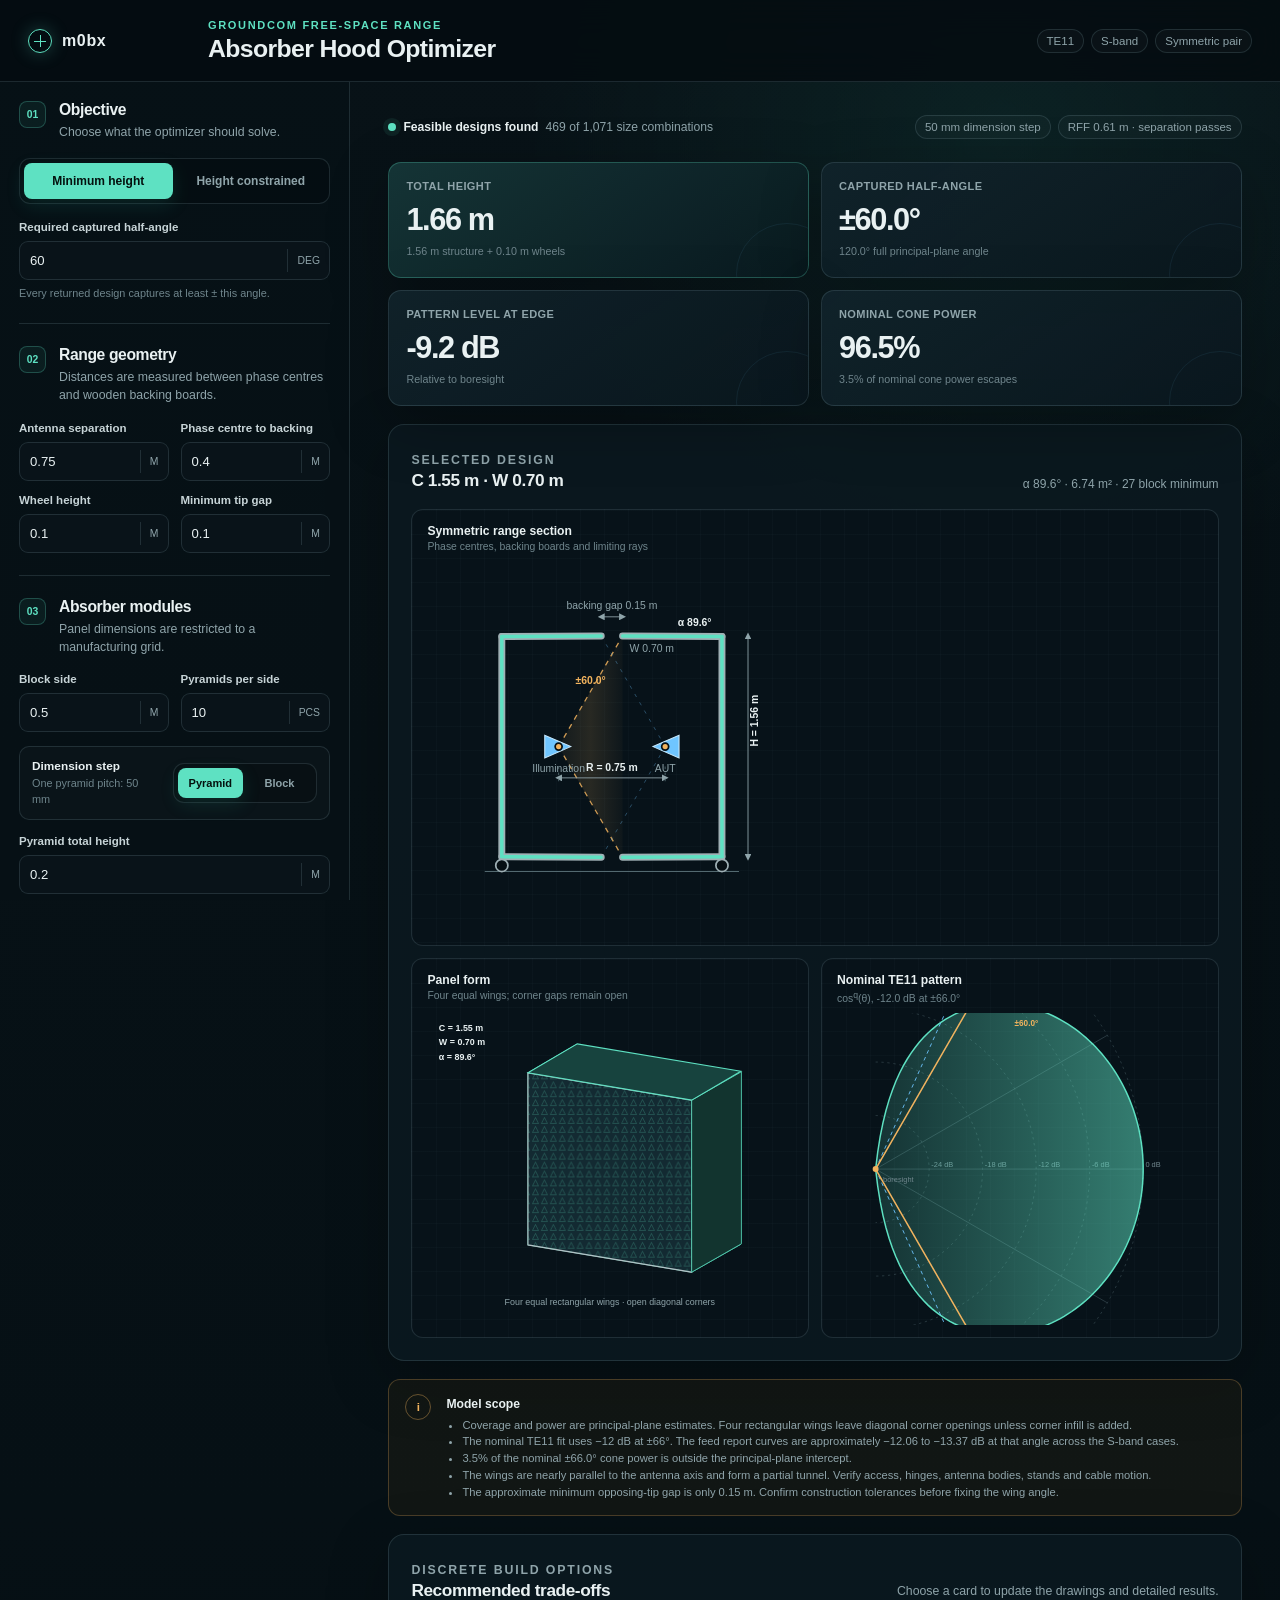
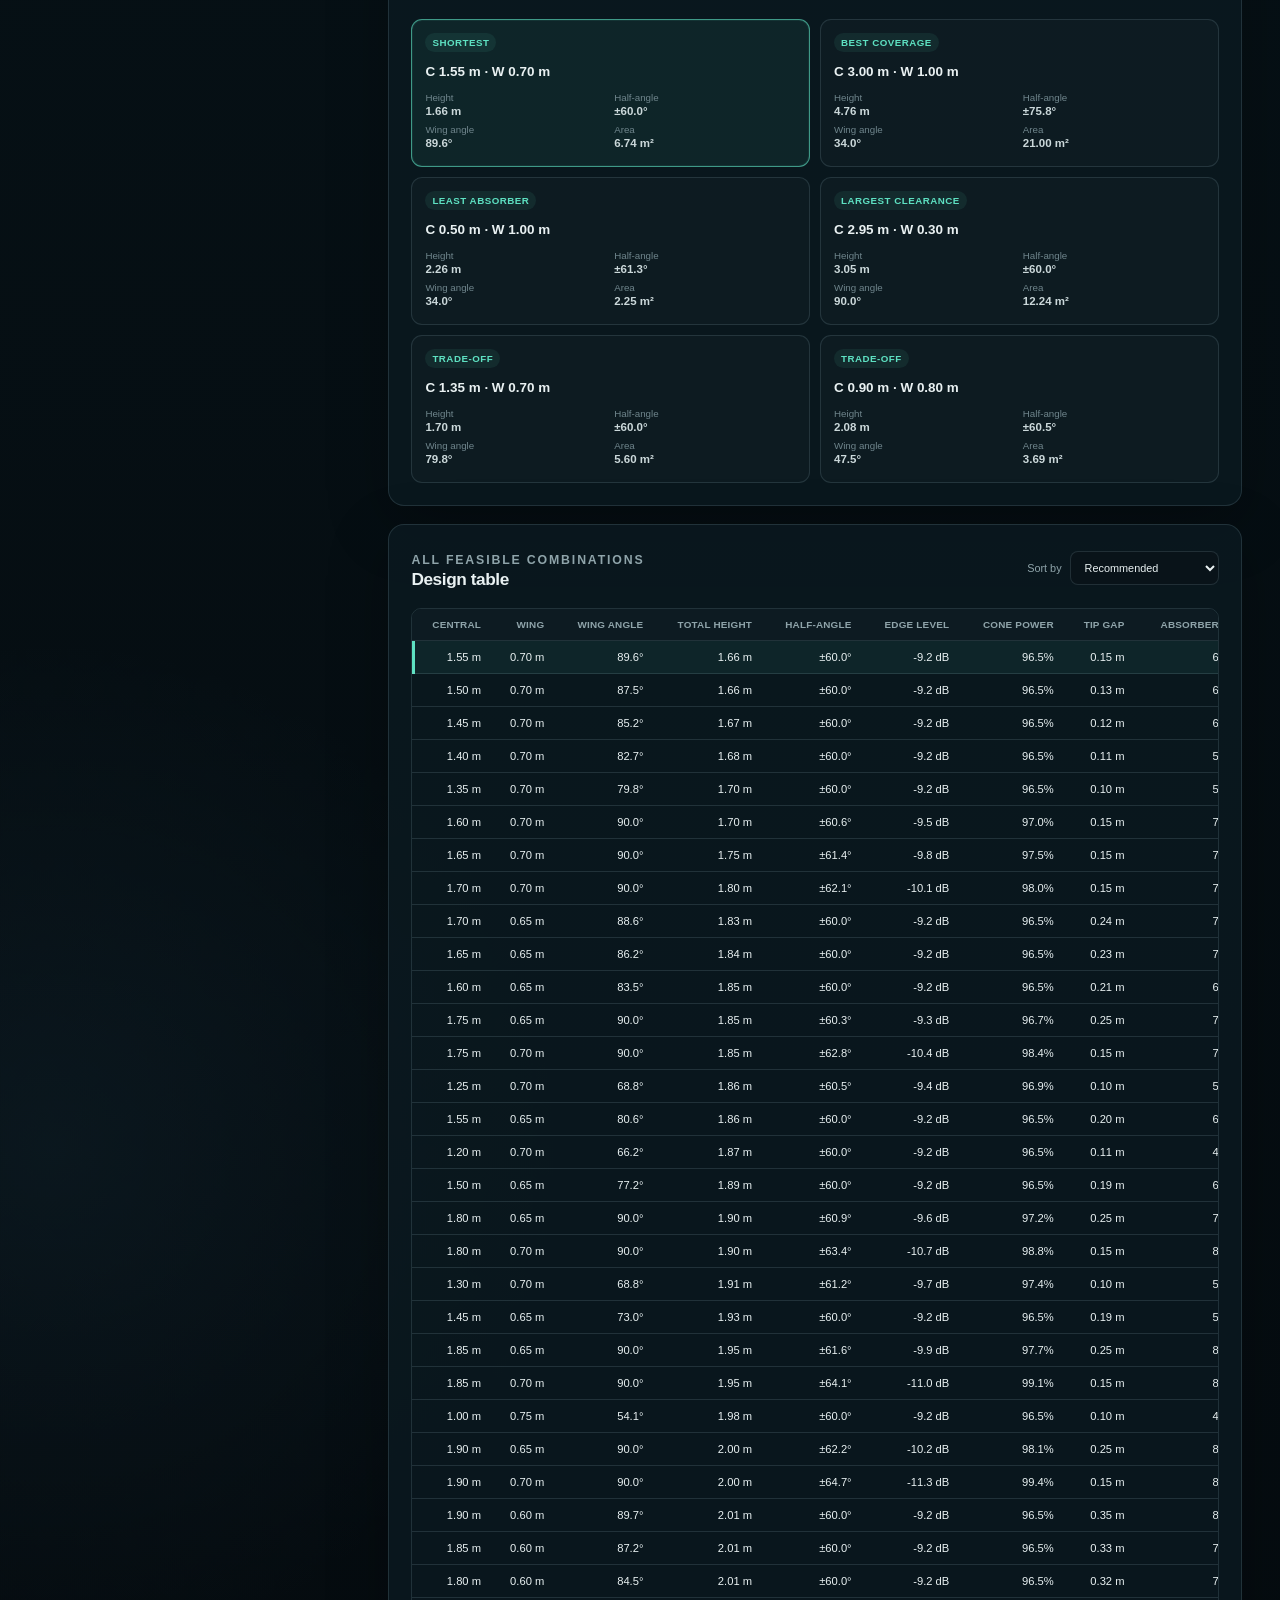
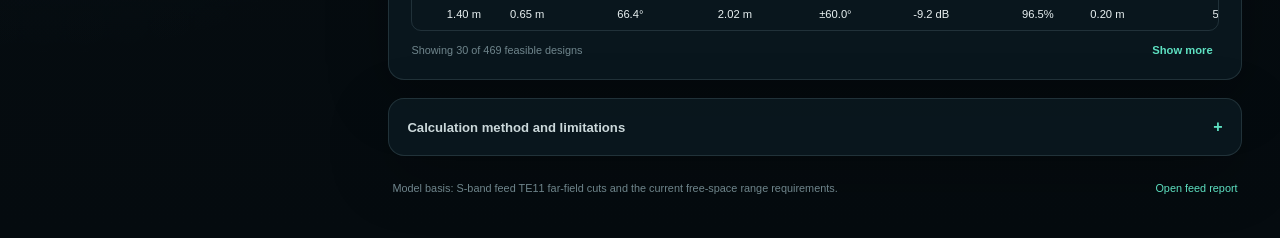
==== absorber/index.html @ 4f8f7942 "Add absorber hood optimizer" ====
<!doctype html>
<html lang="en">
<head>
  <meta charset="utf-8">
  <meta name="viewport" content="width=device-width, initial-scale=1">
  <meta name="description" content="Discrete absorber hood geometry optimizer for an S-band free-space antenna test range.">
  <meta name="color-scheme" content="dark">
  <title>Absorber Hood Optimizer</title>
  <link rel="stylesheet" href="./styles.css">
</head>
<body>
  <div class="page-shell">
    <header class="topbar">
      <a class="brand" href="../" aria-label="Return to m0bx home">
        <span class="brand-mark" aria-hidden="true"></span>
        <span>m0bx</span>
      </a>
      <div class="title-block">
        <p class="eyebrow">Groundcom free-space range</p>
        <h1>Absorber Hood Optimizer</h1>
      </div>
      <div class="model-badges" aria-label="Model assumptions">
        <span>TE11</span>
        <span>S-band</span>
        <span>Symmetric pair</span>
      </div>
    </header>

    <main class="app-layout">
      <aside class="control-panel" aria-label="Calculator inputs">
        <section class="control-section objective-section">
          <div class="section-heading">
            <span class="section-number">01</span>
            <div>
              <h2>Objective</h2>
              <p>Choose what the optimizer should solve.</p>
            </div>
          </div>

          <div class="segmented" role="group" aria-label="Optimization objective">
            <button class="segment is-active" type="button" data-mode="minimum-height" aria-pressed="true">
              Minimum height
            </button>
            <button class="segment" type="button" data-mode="maximum-coverage" aria-pressed="false">
              Height constrained
            </button>
          </div>

          <label class="field mode-minimum-height">
            <span class="field-label">Required captured half-angle</span>
            <span class="input-with-unit">
              <input id="targetHalfAngle" data-setting="targetHalfAngle" type="number" min="1" max="89" step="0.5" value="60">
              <span>deg</span>
            </span>
            <small>Every returned design captures at least ± this angle.</small>
          </label>

          <label class="field mode-maximum-coverage is-hidden">
            <span class="field-label">Maximum total height</span>
            <span class="input-with-unit">
              <input id="maxTotalHeight" data-setting="maxTotalHeight" type="number" min="0.2" max="6" step="0.05" value="2.50">
              <span>m</span>
            </span>
            <small>Includes the wheel height entered below.</small>
          </label>
        </section>

        <section class="control-section">
          <div class="section-heading">
            <span class="section-number">02</span>
            <div>
              <h2>Range geometry</h2>
              <p>Distances are measured between phase centres and wooden backing boards.</p>
            </div>
          </div>

          <div class="field-grid two-columns">
            <label class="field">
              <span class="field-label">Antenna separation</span>
              <span class="input-with-unit">
                <input data-setting="antennaSeparation" type="number" min="0.1" max="2" step="0.05" value="0.75">
                <span>m</span>
              </span>
            </label>
            <label class="field">
              <span class="field-label">Phase centre to backing</span>
              <span class="input-with-unit">
                <input data-setting="panelOffset" type="number" min="0" max="1.5" step="0.05" value="0.40">
                <span>m</span>
              </span>
            </label>
            <label class="field">
              <span class="field-label">Wheel height</span>
              <span class="input-with-unit">
                <input data-setting="wheelHeight" type="number" min="0" max="0.5" step="0.01" value="0.10">
                <span>m</span>
              </span>
            </label>
            <label class="field">
              <span class="field-label">Minimum tip gap</span>
              <span class="input-with-unit">
                <input data-setting="minimumTipGap" type="number" min="0" max="1" step="0.01" value="0.10">
                <span>m</span>
              </span>
            </label>
          </div>
        </section>

        <section class="control-section">
          <div class="section-heading">
            <span class="section-number">03</span>
            <div>
              <h2>Absorber modules</h2>
              <p>Panel dimensions are restricted to a manufacturing grid.</p>
            </div>
          </div>

          <div class="field-grid two-columns">
            <label class="field">
              <span class="field-label">Block side</span>
              <span class="input-with-unit">
                <input data-setting="blockSide" type="number" min="0.1" max="1" step="0.01" value="0.50">
                <span>m</span>
              </span>
            </label>
            <label class="field">
              <span class="field-label">Pyramids per side</span>
              <span class="input-with-unit">
                <input data-setting="pyramidsPerSide" type="number" min="1" max="100" step="1" value="10">
                <span>pcs</span>
              </span>
            </label>
          </div>

          <div class="toggle-row">
            <span>
              <strong>Dimension step</strong>
              <small id="stepDescription">One pyramid pitch: 50 mm</small>
            </span>
            <div class="mini-segmented" role="group" aria-label="Panel dimension step">
              <button class="mini-segment is-active" type="button" data-step-mode="pyramid" aria-pressed="true">Pyramid</button>
              <button class="mini-segment" type="button" data-step-mode="block" aria-pressed="false">Block</button>
            </div>
          </div>

          <label class="field">
            <span class="field-label">Pyramid total height</span>
            <span class="input-with-unit">
              <input data-setting="pyramidHeight" type="number" min="0" max="0.6" step="0.01" value="0.20">
              <span>m</span>
            </span>
            <small>Used for the approximate clearance between opposing absorber tips.</small>
          </label>
        </section>

        <section class="control-section">
          <div class="section-heading">
            <span class="section-number">04</span>
            <div>
              <h2>Panel sizes</h2>
              <p>Search the permitted grid or evaluate one snapped design.</p>
            </div>
          </div>

          <div class="segmented compact" role="group" aria-label="Size selection method">
            <button class="segment is-active" type="button" data-size-mode="optimize" aria-pressed="true">Search sizes</button>
            <button class="segment" type="button" data-size-mode="fixed" aria-pressed="false">Fixed sizes</button>
          </div>

          <div class="size-optimize-fields">
            <div class="field-grid two-columns">
              <label class="field">
                <span class="field-label">Minimum central side</span>
                <span class="input-with-unit">
                  <input data-setting="minCentralSide" type="number" min="0.1" max="5" step="0.05" value="0.50">
                  <span>m</span>
                </span>
              </label>
              <label class="field">
                <span class="field-label">Maximum central side</span>
                <span class="input-with-unit">
                  <input data-setting="maxCentralSide" type="number" min="0.1" max="5" step="0.05" value="3.00">
                  <span>m</span>
                </span>
              </label>
            </div>
            <label class="field">
              <span class="field-label">Maximum wing length</span>
              <span class="input-with-unit">
                <input data-setting="maxWingLength" type="number" min="0" max="2" step="0.05" value="1.00">
                <span>m</span>
              </span>
            </label>
          </div>

          <div class="size-fixed-fields is-hidden">
            <div class="field-grid two-columns">
              <label class="field">
                <span class="field-label">Central side</span>
                <span class="input-with-unit">
                  <input data-setting="fixedCentralSide" type="number" min="0.1" max="5" step="0.05" value="2.00">
                  <span>m</span>
                </span>
              </label>
              <label class="field">
                <span class="field-label">Wing length</span>
                <span class="input-with-unit">
                  <input data-setting="fixedWingLength" type="number" min="0" max="2" step="0.05" value="0.50">
                  <span>m</span>
                </span>
              </label>
            </div>
          </div>

          <div class="field-grid two-columns">
            <label class="field">
              <span class="field-label">Minimum wing angle</span>
              <span class="input-with-unit">
                <input data-setting="minWingAngle" type="number" min="0" max="90" step="1" value="0">
                <span>deg</span>
              </span>
            </label>
            <label class="field">
              <span class="field-label">Maximum wing angle</span>
              <span class="input-with-unit">
                <input data-setting="maxWingAngle" type="number" min="0" max="90" step="1" value="90">
                <span>deg</span>
              </span>
            </label>
          </div>
        </section>

        <details class="advanced-panel">
          <summary>
            <span>RF model</span>
            <span class="summary-hint">Nominal TE11 and far-field check</span>
          </summary>
          <div class="advanced-content">
            <div class="field-grid two-columns">
              <label class="field">
                <span class="field-label">Nominal edge angle</span>
                <span class="input-with-unit">
                  <input data-setting="patternEdgeAngle" type="number" min="1" max="89" step="0.5" value="66">
                  <span>deg</span>
                </span>
              </label>
              <label class="field">
                <span class="field-label">Level at edge angle</span>
                <span class="input-with-unit">
                  <input data-setting="patternEdgeLevelDb" type="number" min="-60" max="-0.1" step="0.1" value="-12">
                  <span>dB</span>
                </span>
              </label>
              <label class="field">
                <span class="field-label">AUT aperture diameter</span>
                <span class="input-with-unit">
                  <input data-setting="apertureDiameter" type="number" min="0.01" max="2" step="0.01" value="0.20">
                  <span>m</span>
                </span>
              </label>
              <label class="field">
                <span class="field-label">Highest frequency</span>
                <span class="input-with-unit">
                  <input data-setting="maxFrequencyGhz" type="number" min="0.1" max="20" step="0.01" value="2.29">
                  <span>GHz</span>
                </span>
              </label>
            </div>
            <p class="model-note">Pattern model: axisymmetric cos<sup>q</sup>(θ), fitted to the entered edge level. The power estimate is an approximation, not measured chamber performance.</p>
          </div>
        </details>

        <button id="resetButton" class="secondary-button" type="button">Reset defaults</button>
      </aside>

      <section class="workspace" aria-label="Optimization results">
        <div class="result-toolbar" aria-live="polite">
          <div>
            <span class="status-dot" id="resultStatusDot"></span>
            <strong id="resultStatus">Calculating</strong>
            <span id="resultCount"></span>
          </div>
          <div class="toolbar-facts">
            <span id="stepFact">50 mm step</span>
            <span id="farFieldFact">Far-field check</span>
          </div>
        </div>

        <section class="metric-grid" aria-label="Selected design summary" aria-live="polite">
          <article class="metric-card primary-metric">
            <span class="metric-label">Total height</span>
            <strong id="metricHeight">—</strong>
            <small id="metricStructureHeight">Including wheels</small>
          </article>
          <article class="metric-card">
            <span class="metric-label">Captured half-angle</span>
            <strong id="metricAngle">—</strong>
            <small id="metricFullAngle">Principal-plane result</small>
          </article>
          <article class="metric-card">
            <span class="metric-label">Pattern level at edge</span>
            <strong id="metricDb">—</strong>
            <small>Relative to boresight</small>
          </article>
          <article class="metric-card">
            <span class="metric-label">Nominal cone power</span>
            <strong id="metricPower">—</strong>
            <small id="metricMissedPower">Within the ±66° cone</small>
          </article>
        </section>

        <section class="visual-card">
          <div class="card-heading">
            <div>
              <p class="eyebrow">Selected design</p>
              <h2 id="selectedDesignTitle">Live geometry</h2>
            </div>
            <div class="selected-dimensions" id="selectedDimensions">—</div>
          </div>

          <div class="visual-grid">
            <figure class="diagram range-diagram">
              <figcaption>
                <strong>Symmetric range section</strong>
                <span>Phase centres, backing boards and limiting rays</span>
              </figcaption>
              <svg id="rangeSvg" viewBox="0 0 900 430" role="img" aria-label="Side view of two mirrored absorber hoods and antenna beam rays"></svg>
            </figure>

            <figure class="diagram panel-diagram">
              <figcaption>
                <strong>Panel form</strong>
                <span>Four equal wings; corner gaps remain open</span>
              </figcaption>
              <svg id="panelSvg" viewBox="0 0 500 420" role="img" aria-label="Isometric view of the square central panel and four equal wings"></svg>
            </figure>

            <figure class="diagram pattern-diagram">
              <figcaption>
                <strong>Nominal TE11 pattern</strong>
                <span>cos<sup>q</sup>(θ), −12 dB at ±66°</span>
              </figcaption>
              <svg id="patternSvg" viewBox="0 0 500 420" role="img" aria-label="Normalized TE11 radiation pattern with captured angle highlighted"></svg>
            </figure>
          </div>
        </section>

        <section id="warningPanel" class="warning-panel" aria-live="polite">
          <div class="warning-icon" aria-hidden="true">i</div>
          <div>
            <strong>Model scope</strong>
            <ul id="warningList"></ul>
          </div>
        </section>

        <section class="recommendation-section">
          <div class="card-heading">
            <div>
              <p class="eyebrow">Discrete build options</p>
              <h2>Recommended trade-offs</h2>
            </div>
            <p>Choose a card to update the drawings and detailed results.</p>
          </div>
          <div id="recommendationGrid" class="recommendation-grid"></div>
        </section>

        <section class="table-card">
          <div class="card-heading table-heading">
            <div>
              <p class="eyebrow">All feasible combinations</p>
              <h2>Design table</h2>
            </div>
            <label class="sort-control">
              <span>Sort by</span>
              <select id="sortSelect">
                <option value="recommended">Recommended</option>
                <option value="shortest">Shortest</option>
                <option value="coverage">Best coverage</option>
                <option value="material">Least absorber</option>
                <option value="clearance">Largest clearance</option>
              </select>
            </label>
          </div>
          <div class="table-wrap">
            <table>
              <thead>
                <tr>
                  <th scope="col">Central</th>
                  <th scope="col">Wing</th>
                  <th scope="col">Wing angle</th>
                  <th scope="col">Total height</th>
                  <th scope="col">Half-angle</th>
                  <th scope="col">Edge level</th>
                  <th scope="col">Cone power</th>
                  <th scope="col">Tip gap</th>
                  <th scope="col">Absorber area</th>
                  <th scope="col">Blocks min.</th>
                </tr>
              </thead>
              <tbody id="designTableBody"></tbody>
            </table>
          </div>
          <div class="table-footer">
            <span id="tableSummary"></span>
            <button id="showMoreButton" class="text-button" type="button">Show more</button>
          </div>
        </section>

        <details class="method-card">
          <summary>Calculation method and limitations</summary>
          <div class="method-content">
            <div>
              <h3>Geometry</h3>
              <p>The central backing is a square with side <em>C</em>. Each wing has surface length <em>W</em>. The wing angle <em>α</em> is measured from the central backing plane. In a principal-plane section, the structure span is <span class="formula">H = C + 2W cos α</span>. Wheel height is then added.</p>
              <p>The captured half-angle is evaluated from the opposite antenna phase centre to the outer edge of the backing: <span class="formula">θ = atan[(C/2 + W cos α)/(R + d − W sin α)]</span>.</p>
            </div>
            <div>
              <h3>RF estimate</h3>
              <p>The normalized TE11 power pattern is approximated as <span class="formula">P(θ) ∝ cos<sup>q</sup> θ</span>. The exponent is fitted so that the entered edge angle has the entered relative level. The displayed cone-power fraction assumes rotational symmetry.</p>
              <p>The far-field indicator uses <span class="formula">R<sub>FF</sub> = 2D²/λ</span>. It is a planning check and does not replace S21 ripple, time-domain gating or movement tests.</p>
            </div>
            <div>
              <h3>Construction limits</h3>
              <p>Four rectangular wings leave diagonal corner openings. The optimizer covers the vertical and horizontal principal planes only. Add corner infill or overlapping absorber pieces if full azimuthal interception is required. Stands, antenna bodies, hinges and cable clearances are not modelled.</p>
              <p>Minimum block count is an area lower bound and assumes offcuts can be reused. Confirm the final cutting layout before ordering material.</p>
            </div>
          </div>
        </details>

        <footer class="source-footer">
          <span>Model basis: S-band feed TE11 far-field cuts and the current free-space range requirements.</span>
          <a href="https://drive.google.com/file/d/1R05xq3QdlGE3IMtQDqU07OA0gIugR6AZ/view" target="_blank" rel="noreferrer">Open feed report</a>
        </footer>
      </section>
    </main>
  </div>

  <noscript>This calculator requires JavaScript to run.</noscript>
  <script type="module" src="./app.js"></script>
</body>
</html>
---- absorber/styles.css ----
:root {
  --bg: #071015;
  --bg-deep: #04090d;
  --panel: #0c171e;
  --panel-2: #101f28;
  --panel-3: #142832;
  --line: rgba(156, 195, 205, 0.16);
  --line-strong: rgba(156, 195, 205, 0.3);
  --text: #e9f1f2;
  --muted: #8fa4aa;
  --muted-2: #6f858c;
  --teal: #5ee1c2;
  --teal-dim: #2aa88d;
  --amber: #f2b35e;
  --red: #ff7c70;
  --blue: #6fc5ff;
  --shadow: 0 18px 60px rgba(0, 0, 0, 0.26);
  --radius: 16px;
  --radius-sm: 10px;
  font-family: Inter, ui-sans-serif, -apple-system, BlinkMacSystemFont, "Segoe UI", sans-serif;
  color: var(--text);
  background: var(--bg);
  font-synthesis: none;
}

* {
  box-sizing: border-box;
}

html {
  min-width: 320px;
  background: var(--bg-deep);
  scroll-behavior: smooth;
}

body {
  margin: 0;
  min-height: 100vh;
  background:
    radial-gradient(circle at 78% 4%, rgba(38, 148, 126, 0.12), transparent 30rem),
    radial-gradient(circle at 4% 80%, rgba(54, 111, 143, 0.1), transparent 32rem),
    linear-gradient(180deg, #081217 0%, #061015 44%, #050b0f 100%);
  color: var(--text);
}

button,
input,
select {
  font: inherit;
}

button,
summary,
select {
  -webkit-tap-highlight-color: transparent;
}

button:focus-visible,
input:focus-visible,
select:focus-visible,
summary:focus-visible,
a:focus-visible {
  outline: 2px solid var(--teal);
  outline-offset: 3px;
}

a {
  color: inherit;
}

.page-shell {
  width: min(1920px, 100%);
  margin: 0 auto;
}

.topbar {
  position: sticky;
  z-index: 20;
  top: 0;
  display: grid;
  grid-template-columns: 180px minmax(0, 1fr) auto;
  align-items: center;
  min-height: 82px;
  padding: 14px 28px;
  border-bottom: 1px solid var(--line);
  background: rgba(5, 13, 17, 0.9);
  backdrop-filter: blur(18px);
}

.brand {
  display: inline-flex;
  gap: 10px;
  align-items: center;
  width: fit-content;
  color: var(--text);
  font-weight: 720;
  letter-spacing: 0.04em;
  text-decoration: none;
}

.brand-mark {
  position: relative;
  display: block;
  width: 24px;
  height: 24px;
  border: 1px solid var(--teal);
  border-radius: 50%;
  box-shadow: 0 0 18px rgba(94, 225, 194, 0.25);
}

.brand-mark::before,
.brand-mark::after {
  position: absolute;
  content: "";
  background: var(--teal);
}

.brand-mark::before {
  top: 5px;
  bottom: 5px;
  left: 50%;
  width: 1px;
}

.brand-mark::after {
  top: 50%;
  right: 5px;
  left: 5px;
  height: 1px;
}

.title-block {
  min-width: 0;
}

.title-block h1,
.card-heading h2,
.section-heading h2,
.method-content h3 {
  margin: 0;
  font-weight: 640;
  letter-spacing: -0.025em;
}

.title-block h1 {
  overflow: hidden;
  font-size: clamp(1.15rem, 2vw, 1.55rem);
  text-overflow: ellipsis;
  white-space: nowrap;
}

.eyebrow {
  margin: 0 0 4px;
  color: var(--teal);
  font-size: 0.69rem;
  font-weight: 760;
  letter-spacing: 0.15em;
  text-transform: uppercase;
}

.model-badges {
  display: flex;
  flex-wrap: wrap;
  gap: 7px;
  justify-content: flex-end;
}

.model-badges span,
.toolbar-facts span {
  padding: 5px 9px;
  border: 1px solid var(--line);
  border-radius: 999px;
  color: var(--muted);
  background: rgba(255, 255, 255, 0.025);
  font-size: 0.72rem;
  white-space: nowrap;
}

.app-layout {
  display: grid;
  grid-template-columns: 390px minmax(0, 1fr);
  align-items: start;
}

.control-panel {
  position: sticky;
  top: 82px;
  overflow-y: auto;
  height: calc(100vh - 82px);
  padding: 22px;
  border-right: 1px solid var(--line);
  background: rgba(7, 17, 22, 0.78);
  scrollbar-color: var(--line-strong) transparent;
}

.control-section {
  padding: 0 0 22px;
  margin: 0 0 22px;
  border-bottom: 1px solid var(--line);
}

.section-heading {
  display: grid;
  grid-template-columns: 30px 1fr;
  gap: 10px;
  margin-bottom: 16px;
}

.section-heading h2 {
  font-size: 0.98rem;
}

.section-heading p,
.card-heading p {
  margin: 5px 0 0;
  color: var(--muted);
  font-size: 0.77rem;
  line-height: 1.45;
}

.section-number {
  display: grid;
  place-items: center;
  align-self: start;
  width: 27px;
  height: 27px;
  border: 1px solid rgba(94, 225, 194, 0.26);
  border-radius: 8px;
  color: var(--teal);
  background: rgba(94, 225, 194, 0.06);
  font-size: 0.65rem;
  font-weight: 720;
}

.segmented,
.mini-segmented {
  display: grid;
  grid-template-columns: repeat(2, 1fr);
  gap: 4px;
  padding: 4px;
  border: 1px solid var(--line);
  border-radius: 11px;
  background: rgba(0, 0, 0, 0.18);
}

.segmented {
  margin-bottom: 16px;
}

.segmented.compact {
  margin-bottom: 14px;
}

.segment,
.mini-segment {
  min-height: 36px;
  padding: 7px 9px;
  border: 0;
  border-radius: 8px;
  color: var(--muted);
  background: transparent;
  font-size: 0.75rem;
  font-weight: 680;
  cursor: pointer;
  transition: background 150ms ease, color 150ms ease, box-shadow 150ms ease;
}

.segment:hover,
.mini-segment:hover {
  color: var(--text);
}

.segment.is-active,
.mini-segment.is-active {
  color: #04110e;
  background: var(--teal);
  box-shadow: 0 6px 18px rgba(35, 151, 126, 0.18);
}

.mini-segmented {
  width: 145px;
}

.mini-segment {
  min-height: 30px;
  font-size: 0.69rem;
}

.field-grid {
  display: grid;
  gap: 12px;
}

.field-grid.two-columns {
  grid-template-columns: repeat(2, minmax(0, 1fr));
}

.field {
  display: grid;
  gap: 6px;
  margin-top: 12px;
}

.field-grid .field {
  margin-top: 0;
}

.field-label {
  color: #c7d4d7;
  font-size: 0.72rem;
  font-weight: 620;
  line-height: 1.3;
}

.field small,
.toggle-row small,
.model-note {
  color: var(--muted-2);
  font-size: 0.68rem;
  line-height: 1.4;
}

.input-with-unit {
  display: grid;
  grid-template-columns: minmax(0, 1fr) auto;
  align-items: center;
  overflow: hidden;
  min-height: 39px;
  border: 1px solid var(--line);
  border-radius: 9px;
  background: #091319;
  transition: border-color 150ms ease, box-shadow 150ms ease;
}

.input-with-unit:focus-within {
  border-color: rgba(94, 225, 194, 0.7);
  box-shadow: 0 0 0 3px rgba(94, 225, 194, 0.08);
}

.input-with-unit input {
  width: 100%;
  min-width: 0;
  height: 37px;
  padding: 0 7px 0 10px;
  border: 0;
  outline: 0;
  color: var(--text);
  background: transparent;
  font-size: 0.82rem;
  font-variant-numeric: tabular-nums;
}

.input-with-unit > span {
  padding: 0 9px;
  border-left: 1px solid var(--line);
  color: var(--muted);
  font-size: 0.65rem;
  line-height: 23px;
  text-transform: uppercase;
}

.toggle-row {
  display: flex;
  gap: 14px;
  align-items: center;
  justify-content: space-between;
  padding: 12px;
  margin: 14px 0;
  border: 1px solid var(--line);
  border-radius: 10px;
  background: rgba(255, 255, 255, 0.018);
}

.toggle-row > span {
  display: grid;
  gap: 3px;
}

.toggle-row strong {
  font-size: 0.74rem;
  font-weight: 640;
}

.advanced-panel,
.method-card {
  border: 1px solid var(--line);
  border-radius: var(--radius-sm);
  background: rgba(255, 255, 255, 0.018);
}

.advanced-panel {
  margin-bottom: 14px;
}

.advanced-panel summary,
.method-card summary {
  display: flex;
  align-items: center;
  justify-content: space-between;
  min-height: 48px;
  padding: 0 14px;
  color: #cbd8da;
  font-size: 0.78rem;
  font-weight: 650;
  cursor: pointer;
  list-style: none;
}

.advanced-panel summary::-webkit-details-marker,
.method-card summary::-webkit-details-marker {
  display: none;
}

.advanced-panel summary::after,
.method-card summary::after {
  content: "+";
  color: var(--teal);
  font-size: 1rem;
}

.advanced-panel[open] summary::after,
.method-card[open] summary::after {
  content: "−";
}

.summary-hint {
  margin-right: auto;
  margin-left: 10px;
  color: var(--muted-2);
  font-size: 0.64rem;
  font-weight: 500;
}

.advanced-content {
  padding: 0 14px 14px;
  border-top: 1px solid var(--line);
}

.model-note {
  margin: 12px 0 0;
}

.secondary-button,
.text-button {
  border: 0;
  color: var(--muted);
  background: transparent;
  cursor: pointer;
}

.secondary-button {
  width: 100%;
  min-height: 40px;
  border: 1px solid var(--line);
  border-radius: 9px;
  font-size: 0.75rem;
  font-weight: 630;
}

.secondary-button:hover,
.text-button:hover {
  color: var(--text);
  border-color: var(--line-strong);
}

.workspace {
  min-width: 0;
  padding: 26px clamp(18px, 3vw, 44px) 44px;
}

.result-toolbar {
  display: flex;
  gap: 18px;
  align-items: center;
  justify-content: space-between;
  min-height: 38px;
  margin-bottom: 16px;
  color: var(--muted);
  font-size: 0.76rem;
}

.result-toolbar > div:first-child {
  display: flex;
  gap: 7px;
  align-items: center;
}

.result-toolbar strong {
  color: var(--text);
  font-weight: 660;
}

.status-dot {
  width: 8px;
  height: 8px;
  border-radius: 50%;
  background: var(--amber);
  box-shadow: 0 0 0 5px rgba(242, 179, 94, 0.08);
}

.status-dot.is-good {
  background: var(--teal);
  box-shadow: 0 0 0 5px rgba(94, 225, 194, 0.08);
}

.status-dot.is-error {
  background: var(--red);
  box-shadow: 0 0 0 5px rgba(255, 124, 112, 0.08);
}

.toolbar-facts {
  display: flex;
  gap: 7px;
}

.toolbar-facts .is-warning {
  border-color: rgba(242, 179, 94, 0.35);
  color: var(--amber);
}

.metric-grid {
  display: grid;
  grid-template-columns: repeat(4, minmax(0, 1fr));
  gap: 12px;
  margin-bottom: 18px;
}

.metric-card {
  position: relative;
  overflow: hidden;
  min-height: 116px;
  padding: 17px;
  border: 1px solid var(--line);
  border-radius: 13px;
  background: linear-gradient(145deg, rgba(17, 35, 43, 0.92), rgba(10, 23, 30, 0.88));
  box-shadow: var(--shadow);
}

.metric-card::after {
  position: absolute;
  right: -30px;
  bottom: -48px;
  width: 100px;
  height: 100px;
  border: 1px solid rgba(111, 197, 255, 0.08);
  border-radius: 50%;
  content: "";
}

.primary-metric {
  border-color: rgba(94, 225, 194, 0.28);
  background: linear-gradient(145deg, rgba(22, 55, 57, 0.92), rgba(10, 26, 31, 0.92));
}

.metric-label {
  display: block;
  margin-bottom: 10px;
  color: var(--muted);
  font-size: 0.69rem;
  font-weight: 680;
  letter-spacing: 0.035em;
  text-transform: uppercase;
}

.metric-card strong {
  display: block;
  font-size: clamp(1.35rem, 2.4vw, 2rem);
  font-weight: 620;
  letter-spacing: -0.045em;
  font-variant-numeric: tabular-nums;
}

.metric-card small {
  display: block;
  margin-top: 7px;
  color: var(--muted-2);
  font-size: 0.67rem;
}

.visual-card,
.recommendation-section,
.table-card,
.method-card {
  margin-bottom: 18px;
  border: 1px solid var(--line);
  border-radius: var(--radius);
  background: rgba(11, 25, 32, 0.86);
  box-shadow: var(--shadow);
}

.visual-card,
.recommendation-section,
.table-card {
  padding: clamp(16px, 2vw, 22px);
}

.card-heading {
  display: flex;
  gap: 18px;
  align-items: flex-end;
  justify-content: space-between;
  margin-bottom: 18px;
}

.card-heading h2 {
  font-size: 1.08rem;
}

.selected-dimensions {
  color: var(--muted);
  font-size: 0.75rem;
  font-variant-numeric: tabular-nums;
  text-align: right;
}

.visual-grid {
  display: grid;
  grid-template-columns: minmax(420px, 1.45fr) minmax(250px, 0.78fr);
  gap: 12px;
}

.diagram {
  overflow: hidden;
  min-width: 0;
  padding: 12px;
  margin: 0;
  border: 1px solid var(--line);
  border-radius: 12px;
  background:
    linear-gradient(rgba(104, 151, 163, 0.035) 1px, transparent 1px),
    linear-gradient(90deg, rgba(104, 151, 163, 0.035) 1px, transparent 1px),
    #071219;
  background-size: 24px 24px;
}

.range-diagram {
  grid-row: span 2;
}

.diagram figcaption {
  display: grid;
  gap: 3px;
  padding: 2px 3px 8px;
}

.diagram figcaption strong {
  font-size: 0.76rem;
  font-weight: 650;
}

.diagram figcaption span {
  color: var(--muted-2);
  font-size: 0.65rem;
}

.diagram svg {
  display: block;
  width: 100%;
  height: auto;
  min-height: 210px;
}

.range-diagram svg {
  min-height: 410px;
}

.warning-panel {
  display: grid;
  grid-template-columns: 30px 1fr;
  gap: 11px;
  padding: 14px 16px;
  margin-bottom: 18px;
  border: 1px solid rgba(242, 179, 94, 0.25);
  border-radius: 12px;
  background: rgba(109, 71, 23, 0.11);
}

.warning-panel.is-error {
  border-color: rgba(255, 124, 112, 0.32);
  background: rgba(112, 37, 31, 0.12);
}

.warning-icon {
  display: grid;
  place-items: center;
  width: 26px;
  height: 26px;
  border: 1px solid rgba(242, 179, 94, 0.38);
  border-radius: 50%;
  color: var(--amber);
  font-size: 0.72rem;
  font-weight: 760;
}

.warning-panel strong {
  font-size: 0.76rem;
}

.warning-panel ul {
  padding-left: 16px;
  margin: 5px 0 0;
  color: var(--muted);
  font-size: 0.7rem;
  line-height: 1.5;
}

.recommendation-grid {
  display: grid;
  grid-template-columns: repeat(4, minmax(0, 1fr));
  gap: 10px;
}

.recommendation-card {
  display: grid;
  gap: 9px;
  min-height: 148px;
  padding: 13px;
  border: 1px solid var(--line);
  border-radius: 11px;
  color: var(--text);
  background: rgba(255, 255, 255, 0.018);
  text-align: left;
  cursor: pointer;
  transition: transform 150ms ease, border-color 150ms ease, background 150ms ease;
}

.recommendation-card:hover {
  transform: translateY(-2px);
  border-color: var(--line-strong);
}

.recommendation-card.is-selected {
  border-color: rgba(94, 225, 194, 0.62);
  background: rgba(94, 225, 194, 0.07);
  box-shadow: inset 0 0 0 1px rgba(94, 225, 194, 0.08);
}

.recommendation-label {
  width: fit-content;
  padding: 4px 7px;
  border-radius: 999px;
  color: var(--teal);
  background: rgba(94, 225, 194, 0.08);
  font-size: 0.61rem;
  font-weight: 730;
  letter-spacing: 0.05em;
  text-transform: uppercase;
}

.recommendation-card strong {
  font-size: 0.84rem;
  font-weight: 640;
  font-variant-numeric: tabular-nums;
}

.recommendation-metrics {
  display: grid;
  grid-template-columns: repeat(2, 1fr);
  gap: 7px;
}

.recommendation-metrics span {
  display: grid;
  gap: 2px;
  color: var(--muted-2);
  font-size: 0.61rem;
}

.recommendation-metrics b {
  color: #cbd8da;
  font-size: 0.72rem;
  font-weight: 590;
  font-variant-numeric: tabular-nums;
}

.table-heading {
  align-items: center;
}

.sort-control {
  display: flex;
  gap: 8px;
  align-items: center;
  color: var(--muted);
  font-size: 0.68rem;
}

.sort-control select {
  height: 34px;
  padding: 0 30px 0 10px;
  border: 1px solid var(--line);
  border-radius: 8px;
  color: var(--text);
  background: #091319;
}

.table-wrap {
  overflow: auto;
  border: 1px solid var(--line);
  border-radius: 10px;
  scrollbar-color: var(--line-strong) transparent;
}

table {
  width: 100%;
  min-width: 950px;
  border-collapse: collapse;
  font-size: 0.7rem;
  font-variant-numeric: tabular-nums;
}

th,
td {
  padding: 10px 11px;
  border-bottom: 1px solid var(--line);
  text-align: right;
  white-space: nowrap;
}

th {
  position: sticky;
  z-index: 1;
  top: 0;
  color: var(--muted);
  background: #0d1b22;
  font-size: 0.62rem;
  font-weight: 690;
  letter-spacing: 0.02em;
  text-transform: uppercase;
}

tbody tr {
  cursor: pointer;
  transition: background 120ms ease;
}

tbody tr:hover {
  background: rgba(255, 255, 255, 0.025);
}

tbody tr.is-selected {
  background: rgba(94, 225, 194, 0.07);
  box-shadow: inset 3px 0 var(--teal);
}

tbody tr:last-child td {
  border-bottom: 0;
}

.table-footer {
  display: flex;
  gap: 14px;
  align-items: center;
  justify-content: space-between;
  padding-top: 12px;
  color: var(--muted-2);
  font-size: 0.68rem;
}

.text-button {
  color: var(--teal);
  font-size: 0.7rem;
  font-weight: 650;
}

.empty-state {
  grid-column: 1 / -1;
  padding: 28px;
  border: 1px dashed var(--line-strong);
  border-radius: 11px;
  color: var(--muted);
  font-size: 0.76rem;
  text-align: center;
}

.method-card {
  overflow: hidden;
}

.method-card summary {
  min-height: 56px;
  padding: 0 18px;
  font-size: 0.82rem;
}

.method-content {
  display: grid;
  grid-template-columns: repeat(3, minmax(0, 1fr));
  gap: 20px;
  padding: 18px;
  border-top: 1px solid var(--line);
}

.method-content h3 {
  margin-bottom: 8px;
  font-size: 0.8rem;
}

.method-content p {
  margin: 0 0 9px;
  color: var(--muted);
  font-size: 0.7rem;
  line-height: 1.55;
}

.formula {
  color: #cad9dc;
  font-family: "SFMono-Regular", Consolas, "Liberation Mono", monospace;
  font-size: 0.95em;
}

.source-footer {
  display: flex;
  gap: 18px;
  align-items: center;
  justify-content: space-between;
  padding: 8px 4px 0;
  color: var(--muted-2);
  font-size: 0.68rem;
}

.source-footer a {
  color: var(--teal);
  text-decoration: none;
  white-space: nowrap;
}

.source-footer a:hover {
  text-decoration: underline;
}

.is-hidden {
  display: none !important;
}

noscript {
  position: fixed;
  right: 20px;
  bottom: 20px;
  left: 20px;
  z-index: 50;
  padding: 16px;
  border: 1px solid var(--red);
  border-radius: 10px;
  color: var(--text);
  background: #321311;
  text-align: center;
}

@media (max-width: 1320px) {
  .app-layout {
    grid-template-columns: 350px minmax(0, 1fr);
  }

  .control-panel {
    padding: 19px;
  }

  .metric-grid,
  .recommendation-grid {
    grid-template-columns: repeat(2, minmax(0, 1fr));
  }

  .visual-grid {
    grid-template-columns: 1fr 1fr;
  }

  .range-diagram {
    grid-column: 1 / -1;
    grid-row: auto;
  }

  .range-diagram svg {
    min-height: 330px;
  }
}

@media (max-width: 980px) {
  .topbar {
    grid-template-columns: auto 1fr;
    min-height: 74px;
    padding: 12px 18px;
  }

  .title-block {
    padding-left: 12px;
  }

  .model-badges {
    display: none;
  }

  .app-layout {
    display: block;
  }

  .control-panel {
    position: static;
    overflow: visible;
    width: auto;
    height: auto;
    padding: 20px;
    border-right: 0;
    border-bottom: 1px solid var(--line);
  }

  .control-section {
    display: inline-block;
    width: calc(50% - 12px);
    margin-right: 20px;
    vertical-align: top;
  }

  .control-section:nth-of-type(even) {
    margin-right: 0;
  }

  .advanced-panel,
  .secondary-button {
    width: 100%;
  }

  .workspace {
    padding: 22px 20px 38px;
  }

  .method-content {
    grid-template-columns: 1fr;
  }
}

@media (max-width: 680px) {
  .topbar {
    grid-template-columns: auto 1fr;
  }

  .brand > span:last-child {
    display: none;
  }

  .title-block h1 {
    font-size: 1.05rem;
  }

  .control-section {
    display: block;
    width: 100%;
    margin-right: 0;
  }

  .field-grid.two-columns {
    grid-template-columns: 1fr;
  }

  .metric-grid,
  .recommendation-grid,
  .visual-grid {
    grid-template-columns: 1fr;
  }

  .range-diagram,
  .panel-diagram,
  .pattern-diagram {
    grid-column: auto;
  }

  .metric-card {
    min-height: 104px;
  }

  .result-toolbar,
  .card-heading,
  .source-footer {
    align-items: flex-start;
    flex-direction: column;
  }

  .toolbar-facts {
    flex-wrap: wrap;
  }

  .selected-dimensions {
    text-align: left;
  }

  .sort-control {
    width: 100%;
    justify-content: space-between;
  }

  .sort-control select {
    min-width: 155px;
  }

  .summary-hint {
    display: none;
  }
}

@media (prefers-reduced-motion: reduce) {
  *,
  *::before,
  *::after {
    scroll-behavior: auto !important;
    transition-duration: 0.01ms !important;
  }
}
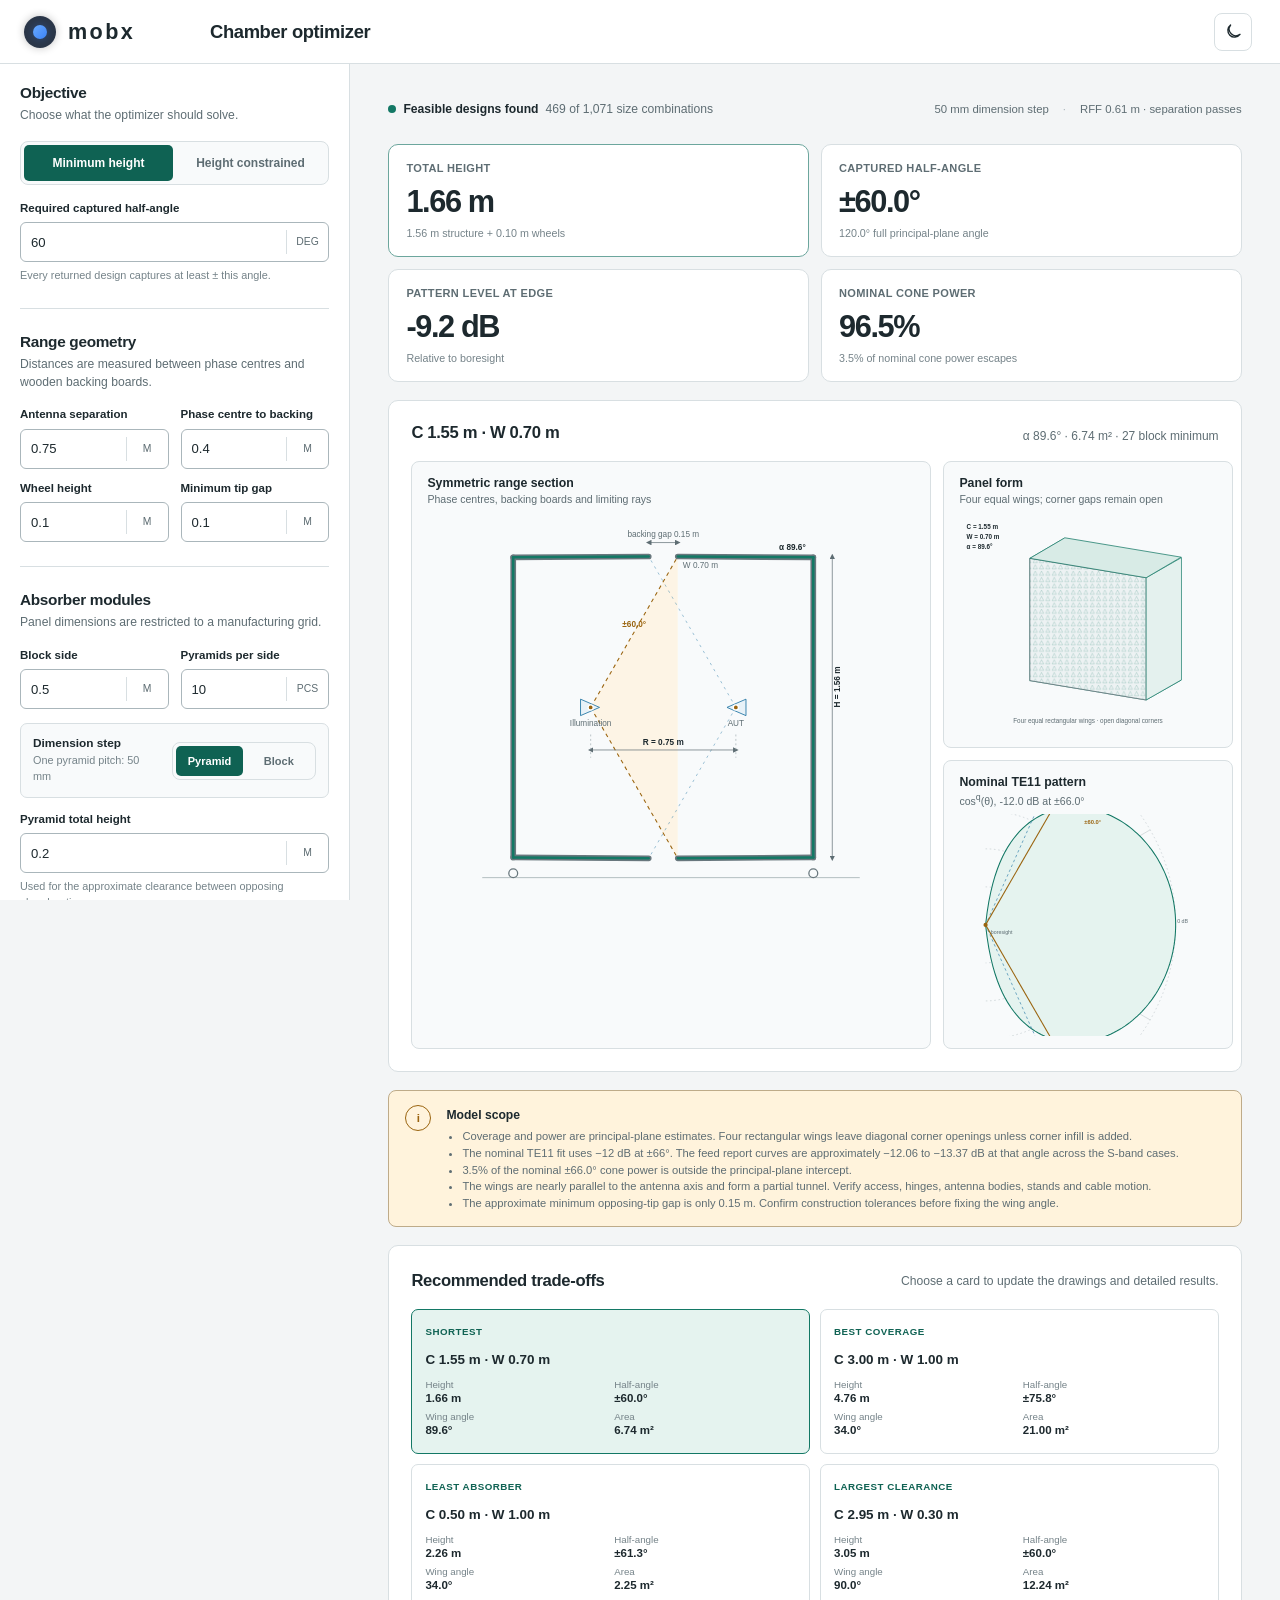
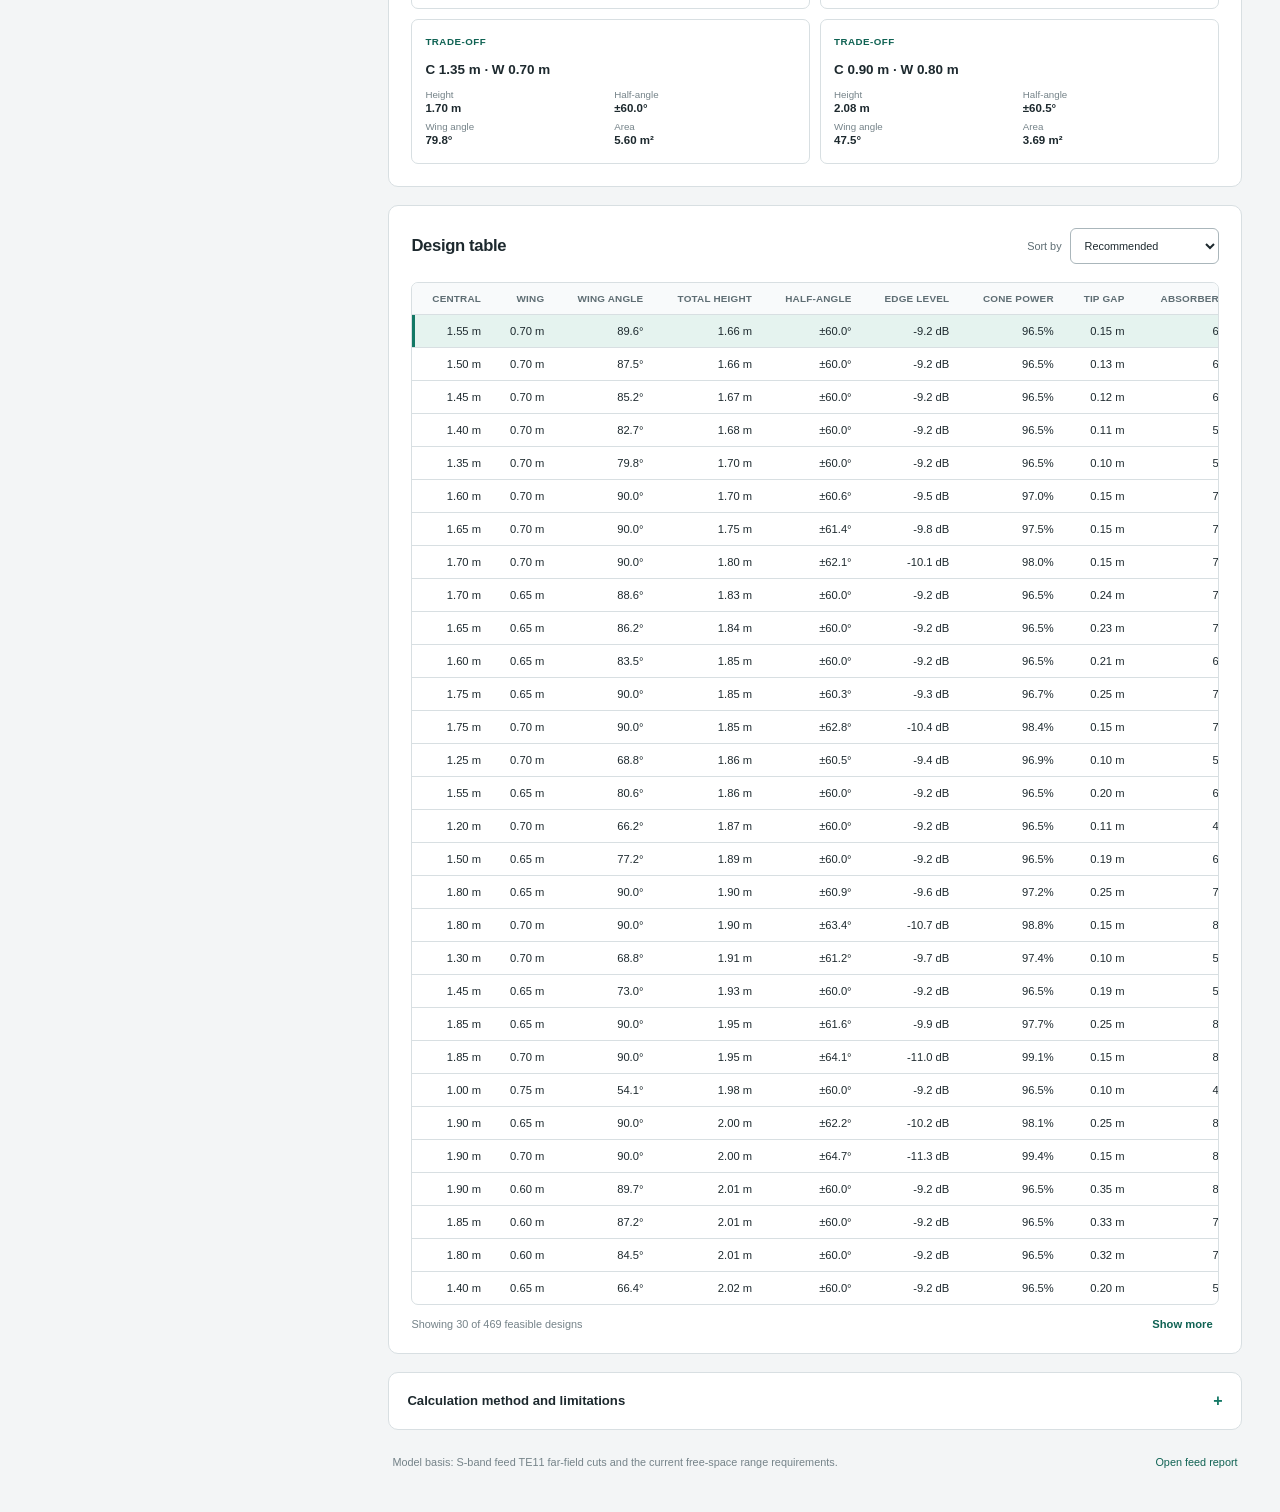
==== commit 13bb2ee0: "Simplify chamber optimizer interface" ====
--- a/absorber/index.html
+++ b/absorber/index.html
@@ -3,34 +3,45 @@
 <head>
   <meta charset="utf-8">
   <meta name="viewport" content="width=device-width, initial-scale=1">
-  <meta name="description" content="Discrete absorber hood geometry optimizer for an S-band free-space antenna test range.">
-  <meta name="color-scheme" content="dark">
-  <title>Absorber Hood Optimizer</title>
-  <link rel="stylesheet" href="./styles.css">
+  <meta name="description" content="Discrete chamber geometry optimizer for a free-space antenna test range.">
+  <meta name="color-scheme" content="light dark">
+  <title>Chamber optimizer</title>
+  <script>
+    try {
+      if (localStorage.getItem("chamber-optimizer-theme") === "dark") {
+        document.documentElement.dataset.theme = "dark";
+      }
+    } catch {}
+  </script>
+  <link rel="stylesheet" href="./styles.css?v=20261012-2">
 </head>
 <body>
   <div class="page-shell">
     <header class="topbar">
       <a class="brand" href="../" aria-label="Return to m0bx home">
-        <span class="brand-mark" aria-hidden="true"></span>
-        <span>m0bx</span>
+        <span class="brandmark-circle" aria-hidden="true">
+          <span class="brandmark-inner"></span>
+        </span>
+        <span class="nav-brand">mobx</span>
       </a>
       <div class="title-block">
-        <p class="eyebrow">Groundcom free-space range</p>
-        <h1>Absorber Hood Optimizer</h1>
+        <h1>Chamber optimizer</h1>
       </div>
-      <div class="model-badges" aria-label="Model assumptions">
-        <span>TE11</span>
-        <span>S-band</span>
-        <span>Symmetric pair</span>
-      </div>
+      <button id="themeToggle" class="theme-toggle" type="button" aria-label="Switch to dark mode" title="Switch to dark mode">
+        <svg class="theme-icon moon-icon" viewBox="0 0 24 24" aria-hidden="true">
+          <path d="M20.2 15.7A8.5 8.5 0 0 1 8.3 3.8 8.5 8.5 0 1 0 20.2 15.7Z"></path>
+        </svg>
+        <svg class="theme-icon sun-icon" viewBox="0 0 24 24" aria-hidden="true">
+          <circle cx="12" cy="12" r="4"></circle>
+          <path d="M12 2v2M12 20v2M4.9 4.9l1.4 1.4M17.7 17.7l1.4 1.4M2 12h2M20 12h2M4.9 19.1l1.4-1.4M17.7 6.3l1.4-1.4"></path>
+        </svg>
+      </button>
     </header>
 
     <main class="app-layout">
       <aside class="control-panel" aria-label="Calculator inputs">
         <section class="control-section objective-section">
           <div class="section-heading">
-            <span class="section-number">01</span>
             <div>
               <h2>Objective</h2>
               <p>Choose what the optimizer should solve.</p>
@@ -67,7 +78,6 @@
 
         <section class="control-section">
           <div class="section-heading">
-            <span class="section-number">02</span>
             <div>
               <h2>Range geometry</h2>
               <p>Distances are measured between phase centres and wooden backing boards.</p>
@@ -108,7 +118,6 @@
 
         <section class="control-section">
           <div class="section-heading">
-            <span class="section-number">03</span>
             <div>
               <h2>Absorber modules</h2>
               <p>Panel dimensions are restricted to a manufacturing grid.</p>
@@ -155,7 +164,6 @@
 
         <section class="control-section">
           <div class="section-heading">
-            <span class="section-number">04</span>
             <div>
               <h2>Panel sizes</h2>
               <p>Search the permitted grid or evaluate one snapped design.</p>
@@ -212,22 +220,7 @@
             </div>
           </div>
 
-          <div class="field-grid two-columns">
-            <label class="field">
-              <span class="field-label">Minimum wing angle</span>
-              <span class="input-with-unit">
-                <input data-setting="minWingAngle" type="number" min="0" max="90" step="1" value="0">
-                <span>deg</span>
-              </span>
-            </label>
-            <label class="field">
-              <span class="field-label">Maximum wing angle</span>
-              <span class="input-with-unit">
-                <input data-setting="maxWingAngle" type="number" min="0" max="90" step="1" value="90">
-                <span>deg</span>
-              </span>
-            </label>
-          </div>
+          <p class="fixed-constraint"><strong>Wing-angle search</strong><span>0–90° · automatic</span></p>
         </section>
 
         <details class="advanced-panel">
@@ -312,7 +305,6 @@
         <section class="visual-card">
           <div class="card-heading">
             <div>
-              <p class="eyebrow">Selected design</p>
               <h2 id="selectedDesignTitle">Live geometry</h2>
             </div>
             <div class="selected-dimensions" id="selectedDimensions">—</div>
@@ -324,7 +316,7 @@
                 <strong>Symmetric range section</strong>
                 <span>Phase centres, backing boards and limiting rays</span>
               </figcaption>
-              <svg id="rangeSvg" viewBox="0 0 900 430" role="img" aria-label="Side view of two mirrored absorber hoods and antenna beam rays"></svg>
+              <svg id="rangeSvg" viewBox="0 0 780 620" role="img" aria-label="Side view of two mirrored absorber hoods and antenna beam rays"></svg>
             </figure>
 
             <figure class="diagram panel-diagram">
@@ -356,7 +348,6 @@
         <section class="recommendation-section">
           <div class="card-heading">
             <div>
-              <p class="eyebrow">Discrete build options</p>
               <h2>Recommended trade-offs</h2>
             </div>
             <p>Choose a card to update the drawings and detailed results.</p>
@@ -367,7 +358,6 @@
         <section class="table-card">
           <div class="card-heading table-heading">
             <div>
-              <p class="eyebrow">All feasible combinations</p>
               <h2>Design table</h2>
             </div>
             <label class="sort-control">
@@ -436,6 +426,6 @@
   </div>
 
   <noscript>This calculator requires JavaScript to run.</noscript>
-  <script type="module" src="./app.js"></script>
+  <script type="module" src="./app.js?v=20261012-2"></script>
 </body>
 </html>
--- a/absorber/styles.css
+++ b/absorber/styles.css
@@ -1,46 +1,83 @@
 :root {
-  --bg: #071015;
-  --bg-deep: #04090d;
-  --panel: #0c171e;
-  --panel-2: #101f28;
-  --panel-3: #142832;
-  --line: rgba(156, 195, 205, 0.16);
-  --line-strong: rgba(156, 195, 205, 0.3);
-  --text: #e9f1f2;
-  --muted: #8fa4aa;
-  --muted-2: #6f858c;
-  --teal: #5ee1c2;
-  --teal-dim: #2aa88d;
-  --amber: #f2b35e;
-  --red: #ff7c70;
-  --blue: #6fc5ff;
-  --shadow: 0 18px 60px rgba(0, 0, 0, 0.26);
-  --radius: 16px;
-  --radius-sm: 10px;
+  color-scheme: light;
+  --bg: #f3f5f6;
+  --panel: #ffffff;
+  --panel-2: #f8fafb;
+  --panel-3: #edf1f2;
+  --line: #d8dfe2;
+  --line-strong: #aab6bb;
+  --text: #1d292e;
+  --muted: #5e6d73;
+  --muted-2: #758389;
+  --teal: #137865;
+  --teal-dim: #0f6253;
+  --teal-soft: #e5f3ef;
+  --amber: #9a640f;
+  --amber-soft: #fff3dc;
+  --red: #ad4339;
+  --red-soft: #fff0ee;
+  --blue: #2779a6;
+  --blue-soft: #e8f2f8;
+  --diagram-board: #68777d;
+  --diagram-floor: #9da9ae;
+  --diagram-centre: #edf2f3;
+  --diagram-wing: #d8ebe6;
+  --diagram-wing-side: #e4f1ee;
+  --diagram-guide: #9aa7ac;
+  --accent-light: #69aaff;
+  --accent-blue: #3b82f6;
+  --accent-glow: rgba(59, 130, 246, 0.34);
+  --radius: 10px;
+  --radius-sm: 7px;
   font-family: Inter, ui-sans-serif, -apple-system, BlinkMacSystemFont, "Segoe UI", sans-serif;
   color: var(--text);
   background: var(--bg);
   font-synthesis: none;
 }
 
+:root[data-theme="dark"] {
+  color-scheme: dark;
+  --bg: #0b1115;
+  --panel: #121a1f;
+  --panel-2: #172127;
+  --panel-3: #202c32;
+  --line: #2c3a41;
+  --line-strong: #52656d;
+  --text: #edf2f3;
+  --muted: #a2b0b5;
+  --muted-2: #7f9097;
+  --teal: #65d8bd;
+  --teal-dim: #90e4d1;
+  --teal-soft: #18352f;
+  --amber: #efb85f;
+  --amber-soft: #392d1c;
+  --red: #ff9186;
+  --red-soft: #3a2220;
+  --blue: #7cc5ee;
+  --blue-soft: #1c3442;
+  --diagram-board: #aab7bb;
+  --diagram-floor: #586970;
+  --diagram-centre: #26343a;
+  --diagram-wing: #23483f;
+  --diagram-wing-side: #1c3933;
+  --diagram-guide: #65777e;
+}
+
 * {
   box-sizing: border-box;
 }
 
 html {
   min-width: 320px;
-  background: var(--bg-deep);
   scroll-behavior: smooth;
+  background: var(--bg);
 }
 
 body {
   margin: 0;
   min-height: 100vh;
-  background:
-    radial-gradient(circle at 78% 4%, rgba(38, 148, 126, 0.12), transparent 30rem),
-    radial-gradient(circle at 4% 80%, rgba(54, 111, 143, 0.1), transparent 32rem),
-    linear-gradient(180deg, #081217 0%, #061015 44%, #050b0f 100%);
-  color: var(--text);
+  color: var(--text);
+  background: var(--bg);
 }
 
 button,
@@ -60,8 +97,8 @@
 select:focus-visible,
 summary:focus-visible,
 a:focus-visible {
-  outline: 2px solid var(--teal);
-  outline-offset: 3px;
+  outline: 3px solid color-mix(in srgb, var(--teal) 32%, transparent);
+  outline-offset: 2px;
 }
 
 a {
@@ -78,55 +115,47 @@
   z-index: 20;
   top: 0;
   display: grid;
-  grid-template-columns: 180px minmax(0, 1fr) auto;
-  align-items: center;
-  min-height: 82px;
-  padding: 14px 28px;
+  grid-template-columns: 170px minmax(0, 1fr) 42px;
+  gap: 16px;
+  align-items: center;
+  min-height: 64px;
+  padding: 10px 24px;
   border-bottom: 1px solid var(--line);
-  background: rgba(5, 13, 17, 0.9);
-  backdrop-filter: blur(18px);
+  background: var(--panel);
 }
 
 .brand {
   display: inline-flex;
-  gap: 10px;
+  gap: 12px;
   align-items: center;
   width: fit-content;
   color: var(--text);
-  font-weight: 720;
-  letter-spacing: 0.04em;
   text-decoration: none;
 }
 
-.brand-mark {
-  position: relative;
-  display: block;
-  width: 24px;
-  height: 24px;
-  border: 1px solid var(--teal);
+.brandmark-circle {
+  display: flex;
+  width: 32px;
+  height: 32px;
+  align-items: center;
+  justify-content: center;
   border-radius: 50%;
-  box-shadow: 0 0 18px rgba(94, 225, 194, 0.25);
-}
-
-.brand-mark::before,
-.brand-mark::after {
-  position: absolute;
-  content: "";
-  background: var(--teal);
-}
-
-.brand-mark::before {
-  top: 5px;
-  bottom: 5px;
-  left: 50%;
-  width: 1px;
-}
-
-.brand-mark::after {
-  top: 50%;
-  right: 5px;
-  left: 5px;
-  height: 1px;
+  background-color: rgba(30, 41, 59, 0.94);
+  box-shadow: 0 0 8px rgba(0, 0, 0, 0.24);
+}
+
+.brandmark-inner {
+  width: 14px;
+  height: 14px;
+  border-radius: 50%;
+  background: linear-gradient(135deg, var(--accent-light), var(--accent-blue));
+  box-shadow: 0 0 10px var(--accent-glow);
+}
+
+.nav-brand {
+  font-size: 1.35rem;
+  font-weight: 750;
+  letter-spacing: 0.11em;
 }
 
 .title-block {
@@ -138,42 +167,54 @@
 .section-heading h2,
 .method-content h3 {
   margin: 0;
-  font-weight: 640;
-  letter-spacing: -0.025em;
+  letter-spacing: -0.02em;
 }
 
 .title-block h1 {
   overflow: hidden;
-  font-size: clamp(1.15rem, 2vw, 1.55rem);
+  font-size: 1.15rem;
+  font-weight: 650;
   text-overflow: ellipsis;
   white-space: nowrap;
 }
 
-.eyebrow {
-  margin: 0 0 4px;
-  color: var(--teal);
-  font-size: 0.69rem;
-  font-weight: 760;
-  letter-spacing: 0.15em;
-  text-transform: uppercase;
-}
-
-.model-badges {
-  display: flex;
-  flex-wrap: wrap;
-  gap: 7px;
-  justify-content: flex-end;
-}
-
-.model-badges span,
-.toolbar-facts span {
-  padding: 5px 9px;
+.theme-toggle {
+  display: grid;
+  width: 38px;
+  height: 38px;
+  place-items: center;
   border: 1px solid var(--line);
-  border-radius: 999px;
-  color: var(--muted);
-  background: rgba(255, 255, 255, 0.025);
-  font-size: 0.72rem;
-  white-space: nowrap;
+  border-radius: 8px;
+  color: var(--text);
+  background: var(--panel);
+  cursor: pointer;
+}
+
+.theme-toggle:hover {
+  border-color: var(--line-strong);
+  background: var(--panel-2);
+}
+
+.theme-icon {
+  width: 19px;
+  height: 19px;
+  fill: none;
+  stroke: currentColor;
+  stroke-width: 1.8;
+  stroke-linecap: round;
+  stroke-linejoin: round;
+}
+
+.sun-icon {
+  display: none;
+}
+
+:root[data-theme="dark"] .moon-icon {
+  display: none;
+}
+
+:root[data-theme="dark"] .sun-icon {
+  display: block;
 }
 
 .app-layout {
@@ -184,63 +225,47 @@
 
 .control-panel {
   position: sticky;
-  top: 82px;
+  top: 64px;
   overflow-y: auto;
-  height: calc(100vh - 82px);
-  padding: 22px;
+  height: calc(100vh - 64px);
+  padding: 24px;
   border-right: 1px solid var(--line);
-  background: rgba(7, 17, 22, 0.78);
+  background: var(--panel);
   scrollbar-color: var(--line-strong) transparent;
 }
 
 .control-section {
-  padding: 0 0 22px;
-  margin: 0 0 22px;
+  padding: 0 0 24px;
+  margin: 0 0 24px;
   border-bottom: 1px solid var(--line);
 }
 
 .section-heading {
-  display: grid;
-  grid-template-columns: 30px 1fr;
-  gap: 10px;
   margin-bottom: 16px;
 }
 
 .section-heading h2 {
-  font-size: 0.98rem;
+  font-size: 0.96rem;
+  font-weight: 680;
 }
 
 .section-heading p,
 .card-heading p {
   margin: 5px 0 0;
   color: var(--muted);
-  font-size: 0.77rem;
+  font-size: 0.76rem;
   line-height: 1.45;
-}
-
-.section-number {
-  display: grid;
-  place-items: center;
-  align-self: start;
-  width: 27px;
-  height: 27px;
-  border: 1px solid rgba(94, 225, 194, 0.26);
-  border-radius: 8px;
-  color: var(--teal);
-  background: rgba(94, 225, 194, 0.06);
-  font-size: 0.65rem;
-  font-weight: 720;
 }
 
 .segmented,
 .mini-segmented {
   display: grid;
-  grid-template-columns: repeat(2, 1fr);
-  gap: 4px;
-  padding: 4px;
+  grid-template-columns: repeat(2, minmax(0, 1fr));
+  gap: 3px;
+  padding: 3px;
   border: 1px solid var(--line);
-  border-radius: 11px;
-  background: rgba(0, 0, 0, 0.18);
+  border-radius: 8px;
+  background: var(--panel-2);
 }
 
 .segmented {
@@ -256,13 +281,12 @@
   min-height: 36px;
   padding: 7px 9px;
   border: 0;
-  border-radius: 8px;
+  border-radius: 5px;
   color: var(--muted);
   background: transparent;
   font-size: 0.75rem;
-  font-weight: 680;
+  font-weight: 650;
   cursor: pointer;
-  transition: background 150ms ease, color 150ms ease, box-shadow 150ms ease;
 }
 
 .segment:hover,
@@ -272,13 +296,18 @@
 
 .segment.is-active,
 .mini-segment.is-active {
-  color: #04110e;
+  color: #ffffff;
+  background: var(--teal-dim);
+}
+
+:root[data-theme="dark"] .segment.is-active,
+:root[data-theme="dark"] .mini-segment.is-active {
+  color: #07110e;
   background: var(--teal);
-  box-shadow: 0 6px 18px rgba(35, 151, 126, 0.18);
 }
 
 .mini-segmented {
-  width: 145px;
+  width: 146px;
 }
 
 .mini-segment {
@@ -306,10 +335,10 @@
 }
 
 .field-label {
-  color: #c7d4d7;
+  color: var(--text);
   font-size: 0.72rem;
   font-weight: 620;
-  line-height: 1.3;
+  line-height: 1.35;
 }
 
 .field small,
@@ -317,7 +346,7 @@
 .model-note {
   color: var(--muted-2);
   font-size: 0.68rem;
-  line-height: 1.4;
+  line-height: 1.45;
 }
 
 .input-with-unit {
@@ -325,23 +354,22 @@
   grid-template-columns: minmax(0, 1fr) auto;
   align-items: center;
   overflow: hidden;
-  min-height: 39px;
-  border: 1px solid var(--line);
-  border-radius: 9px;
-  background: #091319;
-  transition: border-color 150ms ease, box-shadow 150ms ease;
+  min-height: 40px;
+  border: 1px solid var(--line-strong);
+  border-radius: 6px;
+  background: var(--panel);
 }
 
 .input-with-unit:focus-within {
-  border-color: rgba(94, 225, 194, 0.7);
-  box-shadow: 0 0 0 3px rgba(94, 225, 194, 0.08);
+  border-color: var(--teal);
+  box-shadow: 0 0 0 3px color-mix(in srgb, var(--teal) 13%, transparent);
 }
 
 .input-with-unit input {
   width: 100%;
   min-width: 0;
-  height: 37px;
-  padding: 0 7px 0 10px;
+  height: 38px;
+  padding: 0 8px 0 10px;
   border: 0;
   outline: 0;
   color: var(--text);
@@ -351,11 +379,13 @@
 }
 
 .input-with-unit > span {
+  min-width: 42px;
   padding: 0 9px;
   border-left: 1px solid var(--line);
   color: var(--muted);
   font-size: 0.65rem;
-  line-height: 23px;
+  line-height: 24px;
+  text-align: center;
   text-transform: uppercase;
 }
 
@@ -367,8 +397,8 @@
   padding: 12px;
   margin: 14px 0;
   border: 1px solid var(--line);
-  border-radius: 10px;
-  background: rgba(255, 255, 255, 0.018);
+  border-radius: 7px;
+  background: var(--panel-2);
 }
 
 .toggle-row > span {
@@ -376,16 +406,32 @@
   gap: 3px;
 }
 
-.toggle-row strong {
+.toggle-row strong,
+.fixed-constraint strong {
   font-size: 0.74rem;
-  font-weight: 640;
+  font-weight: 650;
+}
+
+.fixed-constraint {
+  display: flex;
+  align-items: center;
+  justify-content: space-between;
+  padding: 11px 0 0;
+  margin: 14px 0 0;
+  border-top: 1px solid var(--line);
+  color: var(--muted);
+  font-size: 0.72rem;
+}
+
+.fixed-constraint strong {
+  color: var(--text);
 }
 
 .advanced-panel,
 .method-card {
   border: 1px solid var(--line);
   border-radius: var(--radius-sm);
-  background: rgba(255, 255, 255, 0.018);
+  background: var(--panel);
 }
 
 .advanced-panel {
@@ -399,7 +445,7 @@
   justify-content: space-between;
   min-height: 48px;
   padding: 0 14px;
-  color: #cbd8da;
+  color: var(--text);
   font-size: 0.78rem;
   font-weight: 650;
   cursor: pointer;
@@ -413,8 +459,8 @@
 
 .advanced-panel summary::after,
 .method-card summary::after {
+  color: var(--teal);
   content: "+";
-  color: var(--teal);
   font-size: 1rem;
 }
 
@@ -452,7 +498,7 @@
   width: 100%;
   min-height: 40px;
   border: 1px solid var(--line);
-  border-radius: 9px;
+  border-radius: 6px;
   font-size: 0.75rem;
   font-weight: 630;
 }
@@ -495,26 +541,34 @@
   height: 8px;
   border-radius: 50%;
   background: var(--amber);
-  box-shadow: 0 0 0 5px rgba(242, 179, 94, 0.08);
 }
 
 .status-dot.is-good {
   background: var(--teal);
-  box-shadow: 0 0 0 5px rgba(94, 225, 194, 0.08);
 }
 
 .status-dot.is-error {
   background: var(--red);
-  box-shadow: 0 0 0 5px rgba(255, 124, 112, 0.08);
 }
 
 .toolbar-facts {
   display: flex;
-  gap: 7px;
+  gap: 14px;
+}
+
+.toolbar-facts span {
+  color: var(--muted);
+  font-size: 0.71rem;
+  white-space: nowrap;
+}
+
+.toolbar-facts span + span::before {
+  margin-right: 14px;
+  color: var(--line-strong);
+  content: "·";
 }
 
 .toolbar-facts .is-warning {
-  border-color: rgba(242, 179, 94, 0.35);
   color: var(--amber);
 }
 
@@ -526,30 +580,15 @@
 }
 
 .metric-card {
-  position: relative;
-  overflow: hidden;
-  min-height: 116px;
+  min-height: 112px;
   padding: 17px;
   border: 1px solid var(--line);
-  border-radius: 13px;
-  background: linear-gradient(145deg, rgba(17, 35, 43, 0.92), rgba(10, 23, 30, 0.88));
-  box-shadow: var(--shadow);
-}
-
-.metric-card::after {
-  position: absolute;
-  right: -30px;
-  bottom: -48px;
-  width: 100px;
-  height: 100px;
-  border: 1px solid rgba(111, 197, 255, 0.08);
-  border-radius: 50%;
-  content: "";
+  border-radius: var(--radius);
+  background: var(--panel);
 }
 
 .primary-metric {
-  border-color: rgba(94, 225, 194, 0.28);
-  background: linear-gradient(145deg, rgba(22, 55, 57, 0.92), rgba(10, 26, 31, 0.92));
+  border-color: color-mix(in srgb, var(--teal) 55%, var(--line));
 }
 
 .metric-label {
@@ -558,7 +597,7 @@
   color: var(--muted);
   font-size: 0.69rem;
   font-weight: 680;
-  letter-spacing: 0.035em;
+  letter-spacing: 0.03em;
   text-transform: uppercase;
 }
 
@@ -584,8 +623,7 @@
   margin-bottom: 18px;
   border: 1px solid var(--line);
   border-radius: var(--radius);
-  background: rgba(11, 25, 32, 0.86);
-  box-shadow: var(--shadow);
+  background: var(--panel);
 }
 
 .visual-card,
@@ -603,7 +641,8 @@
 }
 
 .card-heading h2 {
-  font-size: 1.08rem;
+  font-size: 1.04rem;
+  font-weight: 680;
 }
 
 .selected-dimensions {
@@ -615,7 +654,7 @@
 
 .visual-grid {
   display: grid;
-  grid-template-columns: minmax(420px, 1.45fr) minmax(250px, 0.78fr);
+  grid-template-columns: minmax(520px, 1.65fr) minmax(290px, 0.85fr);
   gap: 12px;
 }
 
@@ -625,12 +664,8 @@
   padding: 12px;
   margin: 0;
   border: 1px solid var(--line);
-  border-radius: 12px;
-  background:
-    linear-gradient(rgba(104, 151, 163, 0.035) 1px, transparent 1px),
-    linear-gradient(90deg, rgba(104, 151, 163, 0.035) 1px, transparent 1px),
-    #071219;
-  background-size: 24px 24px;
+  border-radius: 8px;
+  background: var(--panel-2);
 }
 
 .range-diagram {
@@ -644,24 +679,23 @@
 }
 
 .diagram figcaption strong {
-  font-size: 0.76rem;
-  font-weight: 650;
+  font-size: 0.77rem;
+  font-weight: 670;
 }
 
 .diagram figcaption span {
-  color: var(--muted-2);
-  font-size: 0.65rem;
+  color: var(--muted);
+  font-size: 0.66rem;
 }
 
 .diagram svg {
   display: block;
   width: 100%;
   height: auto;
-  min-height: 210px;
 }
 
 .range-diagram svg {
-  min-height: 410px;
+  aspect-ratio: 780 / 620;
 }
 
 .warning-panel {
@@ -670,22 +704,22 @@
   gap: 11px;
   padding: 14px 16px;
   margin-bottom: 18px;
-  border: 1px solid rgba(242, 179, 94, 0.25);
-  border-radius: 12px;
-  background: rgba(109, 71, 23, 0.11);
+  border: 1px solid color-mix(in srgb, var(--amber) 42%, var(--line));
+  border-radius: 8px;
+  background: var(--amber-soft);
 }
 
 .warning-panel.is-error {
-  border-color: rgba(255, 124, 112, 0.32);
-  background: rgba(112, 37, 31, 0.12);
+  border-color: color-mix(in srgb, var(--red) 45%, var(--line));
+  background: var(--red-soft);
 }
 
 .warning-icon {
   display: grid;
-  place-items: center;
   width: 26px;
   height: 26px;
-  border: 1px solid rgba(242, 179, 94, 0.38);
+  place-items: center;
+  border: 1px solid currentColor;
   border-radius: 50%;
   color: var(--amber);
   font-size: 0.72rem;
@@ -713,43 +747,39 @@
 .recommendation-card {
   display: grid;
   gap: 9px;
-  min-height: 148px;
+  min-height: 145px;
   padding: 13px;
   border: 1px solid var(--line);
-  border-radius: 11px;
-  color: var(--text);
-  background: rgba(255, 255, 255, 0.018);
+  border-radius: 7px;
+  color: var(--text);
+  background: var(--panel);
   text-align: left;
   cursor: pointer;
-  transition: transform 150ms ease, border-color 150ms ease, background 150ms ease;
 }
 
 .recommendation-card:hover {
-  transform: translateY(-2px);
   border-color: var(--line-strong);
+  background: var(--panel-2);
 }
 
 .recommendation-card.is-selected {
-  border-color: rgba(94, 225, 194, 0.62);
-  background: rgba(94, 225, 194, 0.07);
-  box-shadow: inset 0 0 0 1px rgba(94, 225, 194, 0.08);
+  border-color: var(--teal);
+  background: var(--teal-soft);
 }
 
 .recommendation-label {
   width: fit-content;
-  padding: 4px 7px;
-  border-radius: 999px;
-  color: var(--teal);
-  background: rgba(94, 225, 194, 0.08);
+  padding: 3px 0;
+  color: var(--teal-dim);
   font-size: 0.61rem;
-  font-weight: 730;
+  font-weight: 740;
   letter-spacing: 0.05em;
   text-transform: uppercase;
 }
 
 .recommendation-card strong {
   font-size: 0.84rem;
-  font-weight: 640;
+  font-weight: 650;
   font-variant-numeric: tabular-nums;
 }
 
@@ -767,9 +797,9 @@
 }
 
 .recommendation-metrics b {
-  color: #cbd8da;
+  color: var(--text);
   font-size: 0.72rem;
-  font-weight: 590;
+  font-weight: 600;
   font-variant-numeric: tabular-nums;
 }
 
@@ -786,18 +816,18 @@
 }
 
 .sort-control select {
-  height: 34px;
+  height: 36px;
   padding: 0 30px 0 10px;
-  border: 1px solid var(--line);
-  border-radius: 8px;
-  color: var(--text);
-  background: #091319;
+  border: 1px solid var(--line-strong);
+  border-radius: 6px;
+  color: var(--text);
+  background: var(--panel);
 }
 
 .table-wrap {
   overflow: auto;
   border: 1px solid var(--line);
-  border-radius: 10px;
+  border-radius: 7px;
   scrollbar-color: var(--line-strong) transparent;
 }
 
@@ -822,7 +852,7 @@
   z-index: 1;
   top: 0;
   color: var(--muted);
-  background: #0d1b22;
+  background: var(--panel-2);
   font-size: 0.62rem;
   font-weight: 690;
   letter-spacing: 0.02em;
@@ -831,15 +861,14 @@
 
 tbody tr {
   cursor: pointer;
-  transition: background 120ms ease;
 }
 
 tbody tr:hover {
-  background: rgba(255, 255, 255, 0.025);
+  background: var(--panel-2);
 }
 
 tbody tr.is-selected {
-  background: rgba(94, 225, 194, 0.07);
+  background: var(--teal-soft);
   box-shadow: inset 3px 0 var(--teal);
 }
 
@@ -858,7 +887,7 @@
 }
 
 .text-button {
-  color: var(--teal);
+  color: var(--teal-dim);
   font-size: 0.7rem;
   font-weight: 650;
 }
@@ -867,7 +896,7 @@
   grid-column: 1 / -1;
   padding: 28px;
   border: 1px dashed var(--line-strong);
-  border-radius: 11px;
+  border-radius: 7px;
   color: var(--muted);
   font-size: 0.76rem;
   text-align: center;
@@ -894,6 +923,7 @@
 .method-content h3 {
   margin-bottom: 8px;
   font-size: 0.8rem;
+  font-weight: 680;
 }
 
 .method-content p {
@@ -904,7 +934,7 @@
 }
 
 .formula {
-  color: #cad9dc;
+  color: var(--text);
   font-family: "SFMono-Regular", Consolas, "Liberation Mono", monospace;
   font-size: 0.95em;
 }
@@ -920,7 +950,7 @@
 }
 
 .source-footer a {
-  color: var(--teal);
+  color: var(--teal-dim);
   text-decoration: none;
   white-space: nowrap;
 }
@@ -941,9 +971,9 @@
   z-index: 50;
   padding: 16px;
   border: 1px solid var(--red);
-  border-radius: 10px;
-  color: var(--text);
-  background: #321311;
+  border-radius: 8px;
+  color: var(--text);
+  background: var(--red-soft);
   text-align: center;
 }
 
@@ -953,41 +983,30 @@
   }
 
   .control-panel {
-    padding: 19px;
+    padding: 20px;
   }
 
   .metric-grid,
   .recommendation-grid {
     grid-template-columns: repeat(2, minmax(0, 1fr));
   }
-
+}
+
+@media (max-width: 1200px) {
   .visual-grid {
-    grid-template-columns: 1fr 1fr;
+    grid-template-columns: repeat(2, minmax(0, 1fr));
   }
 
   .range-diagram {
     grid-column: 1 / -1;
     grid-row: auto;
   }
-
-  .range-diagram svg {
-    min-height: 330px;
-  }
 }
 
 @media (max-width: 980px) {
   .topbar {
-    grid-template-columns: auto 1fr;
-    min-height: 74px;
-    padding: 12px 18px;
-  }
-
-  .title-block {
-    padding-left: 12px;
-  }
-
-  .model-badges {
-    display: none;
+    grid-template-columns: 150px minmax(0, 1fr) 42px;
+    padding: 10px 18px;
   }
 
   .app-layout {
@@ -1031,15 +1050,17 @@
 
 @media (max-width: 680px) {
   .topbar {
-    grid-template-columns: auto 1fr;
-  }
-
-  .brand > span:last-child {
+    grid-template-columns: 42px minmax(0, 1fr) 42px;
+    gap: 10px;
+    padding: 9px 14px;
+  }
+
+  .nav-brand {
     display: none;
   }
 
   .title-block h1 {
-    font-size: 1.05rem;
+    font-size: 1.02rem;
   }
 
   .control-section {
@@ -1077,6 +1098,11 @@
 
   .toolbar-facts {
     flex-wrap: wrap;
+    gap: 7px 12px;
+  }
+
+  .toolbar-facts span + span::before {
+    margin-right: 12px;
   }
 
   .selected-dimensions {
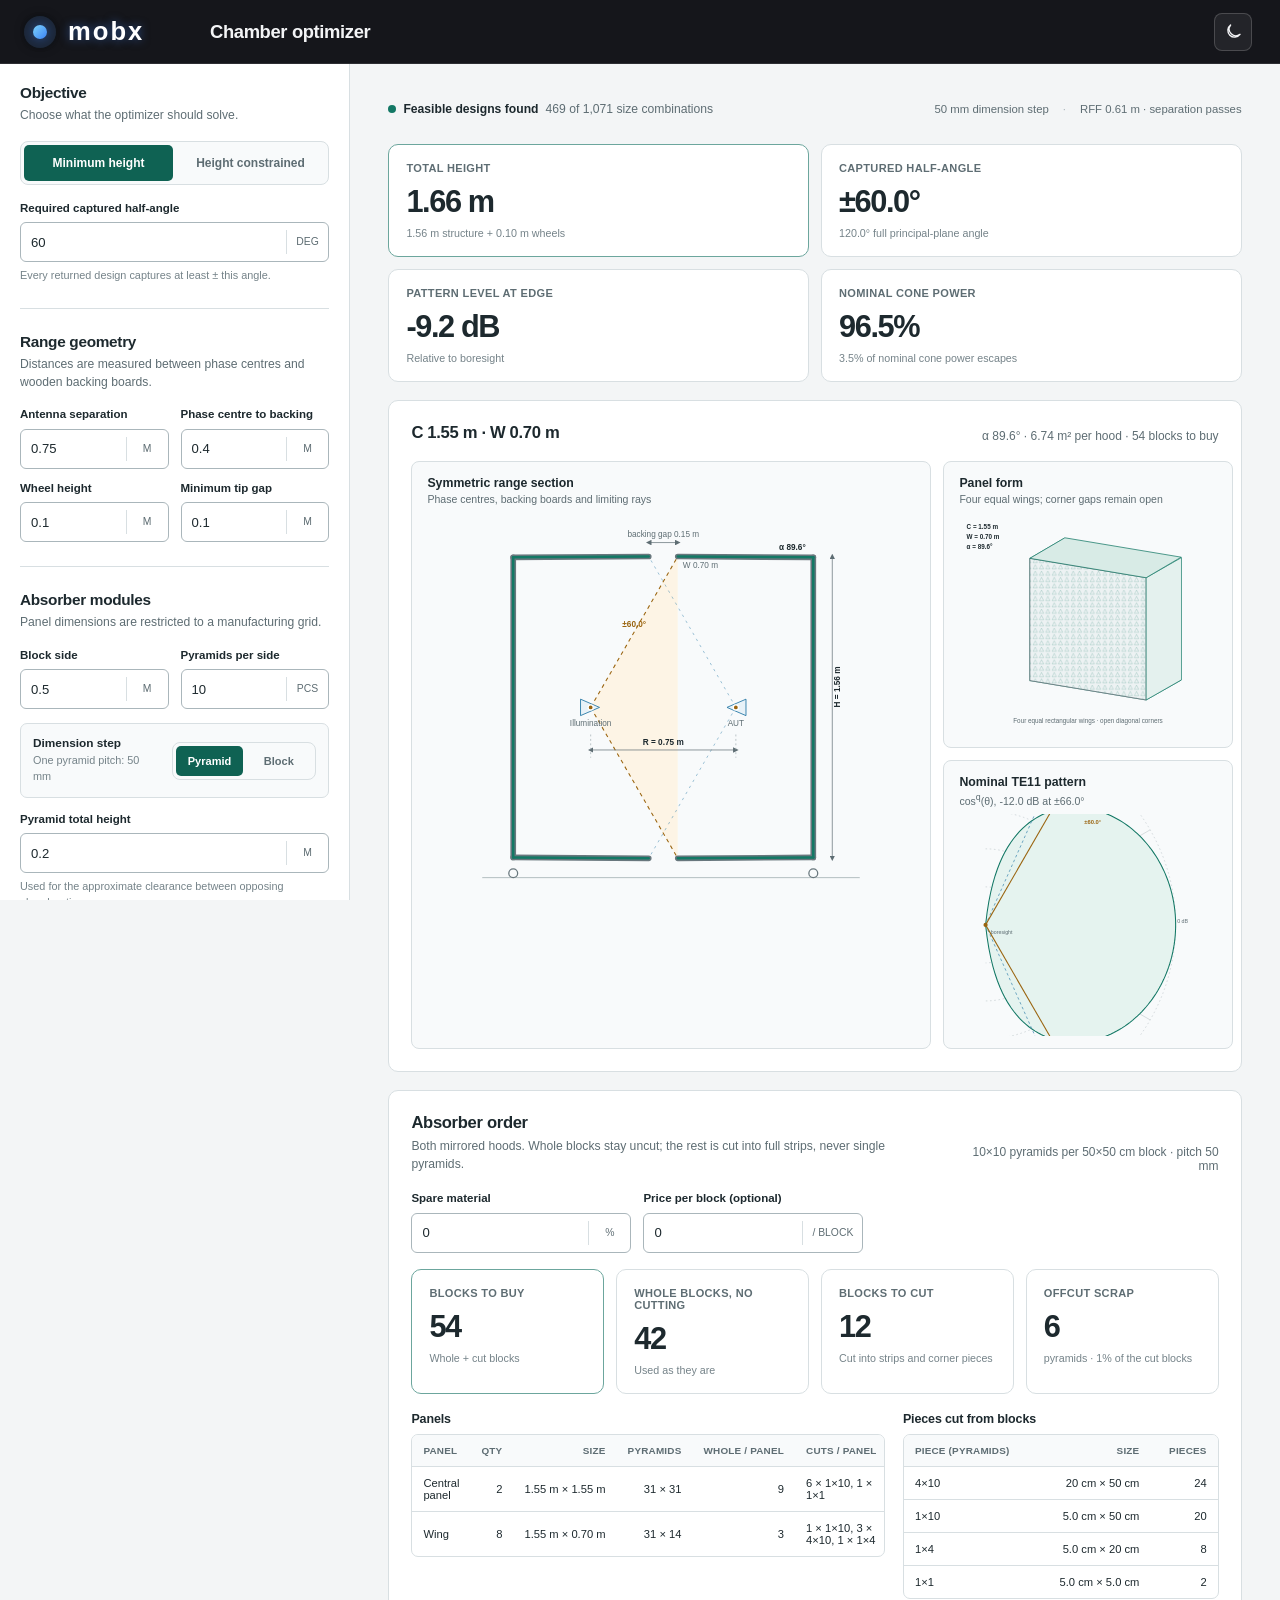
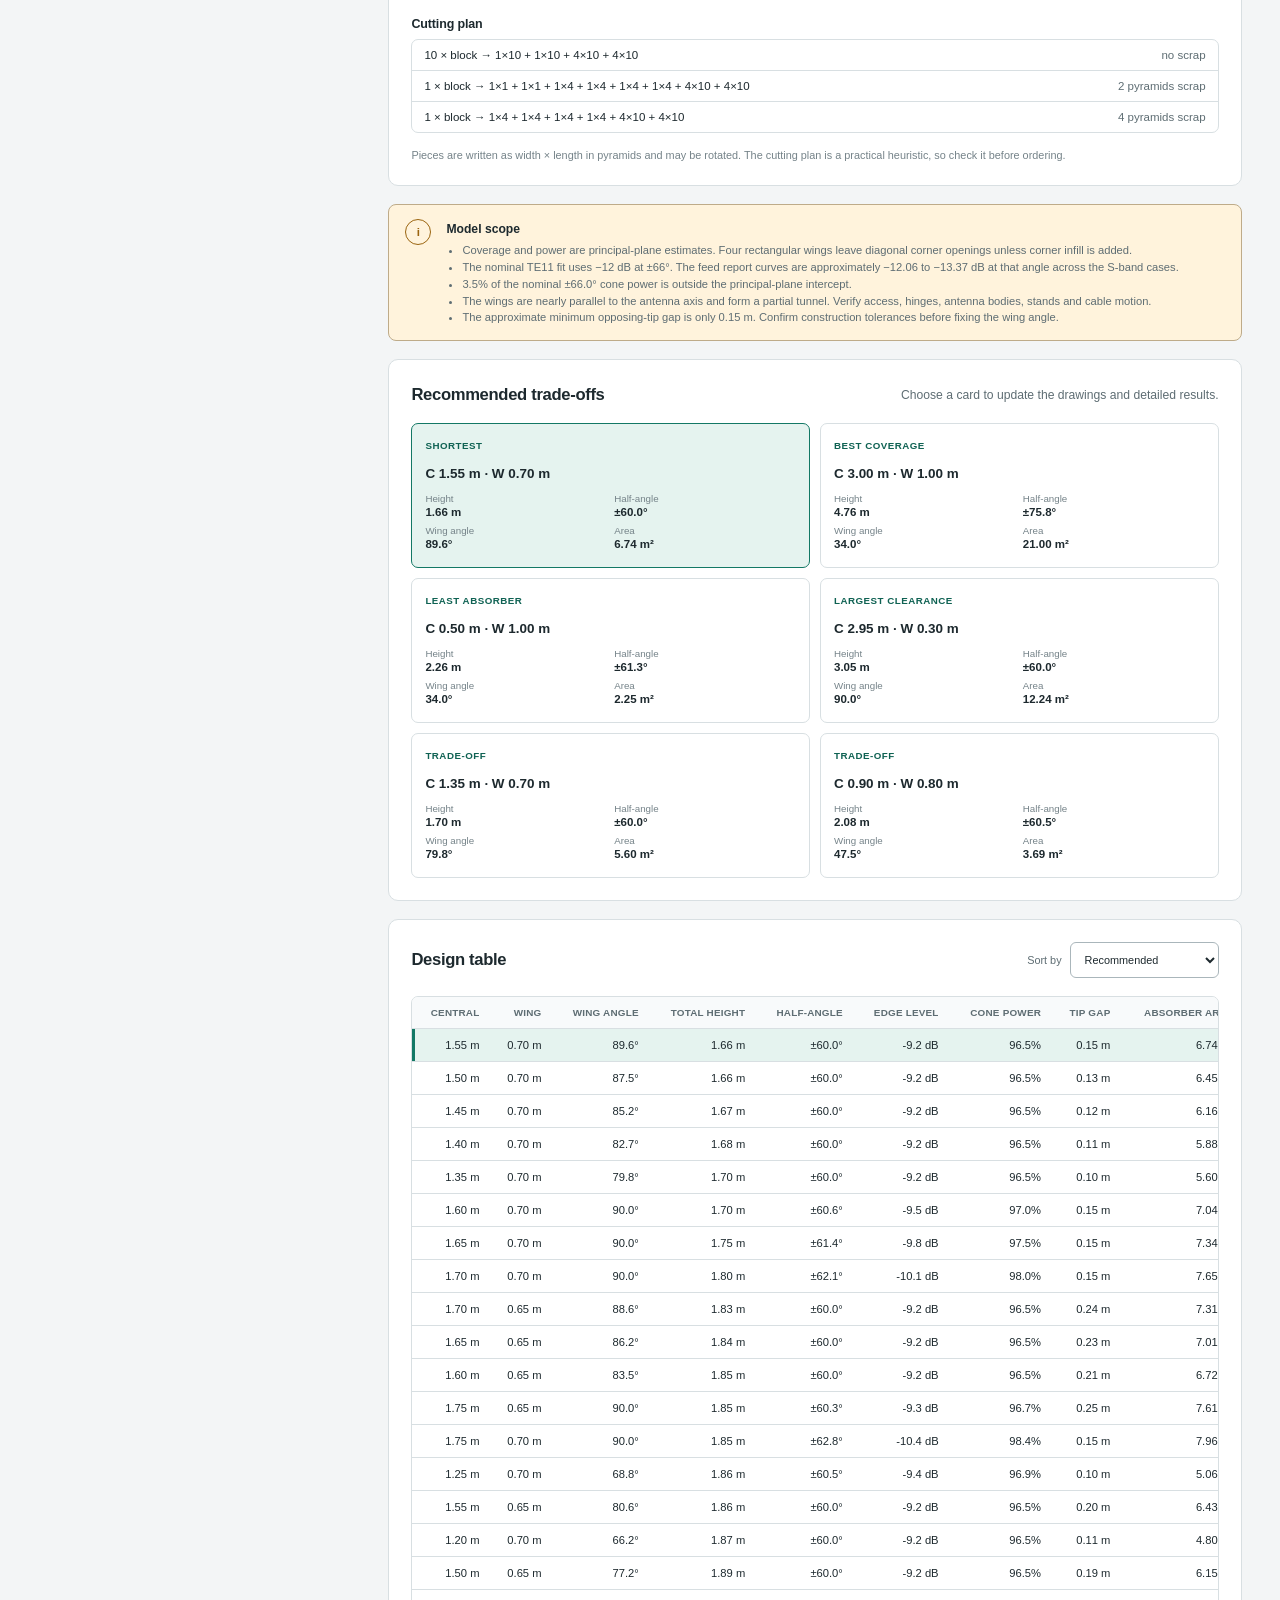
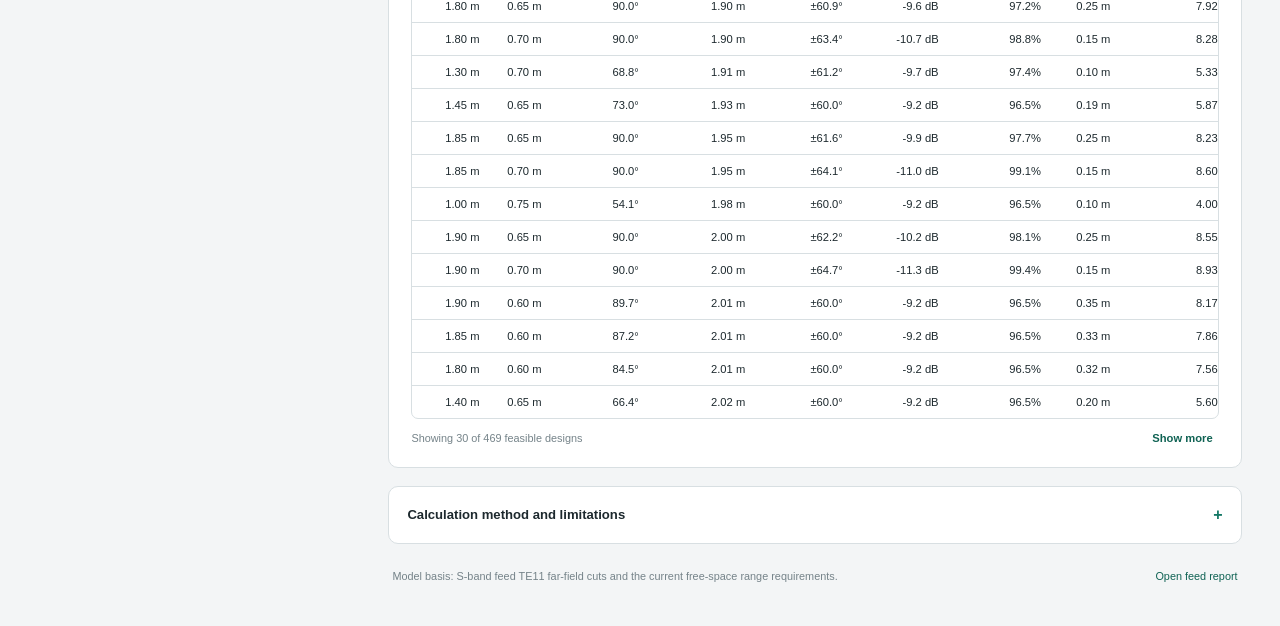
==== commit d57f40eb: "Absorber: order calculator, brand header, Absorber tab" ====
--- a/absorber/index.html
+++ b/absorber/index.html
@@ -6,6 +6,7 @@
   <meta name="description" content="Discrete chamber geometry optimizer for a free-space antenna test range.">
   <meta name="color-scheme" content="light dark">
   <title>Chamber optimizer</title>
+  <link rel="icon" href="../icon.ico">
   <script>
     try {
       if (localStorage.getItem("chamber-optimizer-theme") === "dark") {
@@ -13,16 +14,17 @@
       }
     } catch {}
   </script>
-  <link rel="stylesheet" href="./styles.css?v=20261012-2">
+  <link rel="stylesheet" href="./brand.css?v=20261012-3">
+  <link rel="stylesheet" href="./styles.css?v=20261012-3">
 </head>
 <body>
   <div class="page-shell">
     <header class="topbar">
-      <a class="brand" href="../" aria-label="Return to m0bx home">
-        <span class="brandmark-circle" aria-hidden="true">
-          <span class="brandmark-inner"></span>
-        </span>
-        <span class="nav-brand">mobx</span>
+      <a class="brand-and-mark" href="../" aria-label="Return to m0bx home">
+        <div class="brandmark-circle" aria-hidden="true">
+          <div class="brandmark-inner"></div>
+        </div>
+        <div class="nav-brand">mobx</div>
       </a>
       <div class="title-block">
         <h1>Chamber optimizer</h1>
@@ -337,6 +339,99 @@
           </div>
         </section>
 
+        <section class="order-card" id="orderCard" aria-label="Absorber order calculator">
+          <div class="card-heading">
+            <div>
+              <h2>Absorber order</h2>
+              <p>Both mirrored hoods. Whole blocks stay uncut; the rest is cut into full strips, never single pyramids.</p>
+            </div>
+            <div class="selected-dimensions" id="orderSummary">—</div>
+          </div>
+
+          <div class="order-controls">
+            <label class="field">
+              <span class="field-label">Spare material</span>
+              <span class="input-with-unit">
+                <input data-order="sparePercent" type="number" min="0" max="100" step="1" value="0">
+                <span>%</span>
+              </span>
+            </label>
+            <label class="field">
+              <span class="field-label">Price per block (optional)</span>
+              <span class="input-with-unit">
+                <input data-order="blockPrice" type="number" min="0" step="1" value="0">
+                <span>/ block</span>
+              </span>
+            </label>
+          </div>
+
+          <div class="order-metrics" aria-live="polite">
+            <article class="metric-card primary-metric">
+              <span class="metric-label">Blocks to buy</span>
+              <strong id="orderTotal">—</strong>
+              <small id="orderTotalNote">Whole + cut blocks</small>
+            </article>
+            <article class="metric-card">
+              <span class="metric-label">Whole blocks, no cutting</span>
+              <strong id="orderWhole">—</strong>
+              <small>Used as they are</small>
+            </article>
+            <article class="metric-card">
+              <span class="metric-label">Blocks to cut</span>
+              <strong id="orderCut">—</strong>
+              <small id="orderCutNote">Cut into strips and corner pieces</small>
+            </article>
+            <article class="metric-card">
+              <span class="metric-label">Offcut scrap</span>
+              <strong id="orderScrap">—</strong>
+              <small id="orderScrapNote">Left over from cut blocks</small>
+            </article>
+          </div>
+
+          <div class="order-tables">
+            <div>
+              <h3>Panels</h3>
+              <div class="table-wrap">
+                <table class="compact-table">
+                  <thead>
+                    <tr>
+                      <th scope="col" class="text-left">Panel</th>
+                      <th scope="col">Qty</th>
+                      <th scope="col">Size</th>
+                      <th scope="col">Pyramids</th>
+                      <th scope="col">Whole / panel</th>
+                      <th scope="col" class="text-left">Cuts / panel</th>
+                    </tr>
+                  </thead>
+                  <tbody id="orderPanelBody"></tbody>
+                </table>
+              </div>
+            </div>
+
+            <div>
+              <h3>Pieces cut from blocks</h3>
+              <div class="table-wrap">
+                <table class="compact-table">
+                  <thead>
+                    <tr>
+                      <th scope="col" class="text-left">Piece (pyramids)</th>
+                      <th scope="col">Size</th>
+                      <th scope="col">Pieces</th>
+                    </tr>
+                  </thead>
+                  <tbody id="orderPieceBody"></tbody>
+                </table>
+              </div>
+            </div>
+          </div>
+
+          <div class="order-patterns">
+            <h3>Cutting plan</h3>
+            <ul id="orderPatterns"></ul>
+          </div>
+          <p class="order-note" id="orderNote"></p>
+        </section>
+
         <section id="warningPanel" class="warning-panel" aria-live="polite">
           <div class="warning-icon" aria-hidden="true">i</div>
           <div>
@@ -384,7 +479,7 @@
                   <th scope="col">Cone power</th>
                   <th scope="col">Tip gap</th>
                   <th scope="col">Absorber area</th>
-                  <th scope="col">Blocks min.</th>
+                  <th scope="col" title="Whole blocks plus blocks that have to be cut, both hoods">Blocks to buy</th>
                 </tr>
               </thead>
               <tbody id="designTableBody"></tbody>
@@ -412,7 +507,7 @@
             <div>
               <h3>Construction limits</h3>
               <p>Four rectangular wings leave diagonal corner openings. The optimizer covers the vertical and horizontal principal planes only. Add corner infill or overlapping absorber pieces if full azimuthal interception is required. Stands, antenna bodies, hinges and cable clearances are not modelled.</p>
-              <p>Minimum block count is an area lower bound and assumes offcuts can be reused. Confirm the final cutting layout before ordering material.</p>
+              <p>Order planning counts both mirrored hoods. Each panel is divided into whole blocks plus full strips (<em>r</em> × <em>N</em>, <em>N</em> × <em>r</em>) and one corner piece, where <em>N</em> is the number of pyramids per block side. These pieces are packed into blocks with guillotine cuts, rotation allowed. The packing is a practical heuristic, not a proven minimum, so confirm the final cutting layout before ordering material.</p>
             </div>
           </div>
         </details>
@@ -426,6 +521,6 @@
   </div>
 
   <noscript>This calculator requires JavaScript to run.</noscript>
-  <script type="module" src="./app.js?v=20261012-2"></script>
+  <script type="module" src="./app.js?v=20261012-3"></script>
 </body>
 </html>
--- a/absorber/brand.css
+++ b/absorber/brand.css
@@ -0,0 +1,51 @@
+/* Brand mark and header look, taken 1:1 from https://m0bx.github.io (style.css).
+   The absorber page keeps its own light/dark content theme, the header stays dark. */
+
+.topbar {
+  --accent-blue: #3b82f6;
+  --accent-light: #7dd3fc;
+  --accent-glow: rgba(59, 130, 246, 0.5);
+}
+
+.brand-and-mark {
+  display: flex;
+  align-items: center;
+  gap: 0.75rem;
+  width: fit-content;
+  color: inherit;
+  text-decoration: none;
+  cursor: pointer;
+  transition: transform 0.2s ease;
+}
+
+.brand-and-mark:hover {
+  transform: scale(1.02);
+}
+
+/* Pure CSS Brand Mark */
+.brandmark-circle {
+  width: 32px;
+  height: 32px;
+  border-radius: 50%;
+  background-color: rgba(30, 41, 59, 0.9);
+  display: flex;
+  align-items: center;
+  justify-content: center;
+  box-shadow: 0 0 8px rgba(0, 0, 0, 0.5);
+}
+
+.brandmark-inner {
+  width: 14px;
+  height: 14px;
+  border-radius: 50%;
+  background: linear-gradient(135deg, var(--accent-light), var(--accent-blue));
+  box-shadow: 0 0 12px var(--accent-glow);
+}
+
+.nav-brand {
+  font-size: 1.6rem;
+  font-weight: bold;
+  letter-spacing: 2px;
+  color: #fff;
+  text-shadow: 0 0 10px var(--accent-glow);
+}
--- a/absorber/styles.css
+++ b/absorber/styles.css
@@ -24,9 +24,6 @@
   --diagram-wing: #d8ebe6;
   --diagram-wing-side: #e4f1ee;
   --diagram-guide: #9aa7ac;
-  --accent-light: #69aaff;
-  --accent-blue: #3b82f6;
-  --accent-glow: rgba(59, 130, 246, 0.34);
   --radius: 10px;
   --radius-sm: 7px;
   font-family: Inter, ui-sans-serif, -apple-system, BlinkMacSystemFont, "Segoe UI", sans-serif;
@@ -120,42 +117,10 @@
   align-items: center;
   min-height: 64px;
   padding: 10px 24px;
-  border-bottom: 1px solid var(--line);
-  background: var(--panel);
-}
-
-.brand {
-  display: inline-flex;
-  gap: 12px;
-  align-items: center;
-  width: fit-content;
-  color: var(--text);
-  text-decoration: none;
-}
-
-.brandmark-circle {
-  display: flex;
-  width: 32px;
-  height: 32px;
-  align-items: center;
-  justify-content: center;
-  border-radius: 50%;
-  background-color: rgba(30, 41, 59, 0.94);
-  box-shadow: 0 0 8px rgba(0, 0, 0, 0.24);
-}
-
-.brandmark-inner {
-  width: 14px;
-  height: 14px;
-  border-radius: 50%;
-  background: linear-gradient(135deg, var(--accent-light), var(--accent-blue));
-  box-shadow: 0 0 10px var(--accent-glow);
-}
-
-.nav-brand {
-  font-size: 1.35rem;
-  font-weight: 750;
-  letter-spacing: 0.11em;
+  border-bottom: 1px solid rgba(255, 255, 255, 0.1);
+  background: rgba(9, 10, 15, 0.95);
+  backdrop-filter: blur(10px);
+  color: #f3f4f6;
 }
 
 .title-block {
@@ -172,6 +137,7 @@
 
 .title-block h1 {
   overflow: hidden;
+  color: #f3f4f6;
   font-size: 1.15rem;
   font-weight: 650;
   text-overflow: ellipsis;
@@ -183,16 +149,16 @@
   width: 38px;
   height: 38px;
   place-items: center;
-  border: 1px solid var(--line);
+  border: 1px solid rgba(255, 255, 255, 0.18);
   border-radius: 8px;
-  color: var(--text);
-  background: var(--panel);
+  color: #f3f4f6;
+  background: rgba(255, 255, 255, 0.06);
   cursor: pointer;
 }
 
 .theme-toggle:hover {
-  border-color: var(--line-strong);
-  background: var(--panel-2);
+  border-color: rgba(255, 255, 255, 0.34);
+  background: rgba(255, 255, 255, 0.12);
 }
 
 .theme-icon {
@@ -1050,13 +1016,14 @@
 
 @media (max-width: 680px) {
   .topbar {
-    grid-template-columns: 42px minmax(0, 1fr) 42px;
+    grid-template-columns: auto minmax(0, 1fr) 42px;
     gap: 10px;
     padding: 9px 14px;
   }
 
   .nav-brand {
-    display: none;
+    font-size: 1.3rem;
+    letter-spacing: 1.5px;
   }
 
   .title-block h1 {
@@ -1131,3 +1098,119 @@
     transition-duration: 0.01ms !important;
   }
 }
+
+/* ---------- Absorber order calculator ---------- */
+.order-card {
+  padding: clamp(16px, 2vw, 22px);
+  margin-bottom: 18px;
+  border: 1px solid var(--line);
+  border-radius: var(--radius);
+  background: var(--panel);
+}
+
+.order-controls {
+  display: grid;
+  grid-template-columns: repeat(2, minmax(0, 220px));
+  gap: 12px;
+  margin-bottom: 16px;
+}
+
+.order-controls .field {
+  margin-top: 0;
+}
+
+.order-metrics {
+  display: grid;
+  grid-template-columns: repeat(4, minmax(0, 1fr));
+  gap: 12px;
+  margin-bottom: 18px;
+}
+
+.order-metrics .metric-card {
+  min-height: 96px;
+}
+
+.order-tables {
+  display: grid;
+  grid-template-columns: minmax(0, 3fr) minmax(0, 2fr);
+  gap: 18px;
+  align-items: start;
+}
+
+.order-tables > div {
+  min-width: 0;
+}
+
+.order-card h3 {
+  margin: 0 0 8px;
+  font-size: 0.78rem;
+  font-weight: 680;
+  letter-spacing: -0.01em;
+}
+
+.order-card .compact-table {
+  min-width: 0;
+}
+
+.order-card th.text-left,
+.order-card td.text-left {
+  text-align: left;
+}
+
+.order-card td.text-left {
+  white-space: normal;
+}
+
+.order-patterns {
+  margin-top: 18px;
+}
+
+.order-patterns ul {
+  padding: 0;
+  margin: 0;
+  list-style: none;
+  border: 1px solid var(--line);
+  border-radius: 7px;
+}
+
+.order-patterns li {
+  display: flex;
+  gap: 12px;
+  justify-content: space-between;
+  padding: 9px 12px;
+  border-bottom: 1px solid var(--line);
+  font-size: 0.72rem;
+  font-variant-numeric: tabular-nums;
+}
+
+.order-patterns li:last-child {
+  border-bottom: 0;
+}
+
+.order-patterns li span:last-child {
+  color: var(--muted);
+  white-space: nowrap;
+}
+
+.order-note {
+  margin: 14px 0 0;
+  color: var(--muted-2);
+  font-size: 0.68rem;
+  line-height: 1.5;
+}
+
+@media (max-width: 1200px) {
+  .order-metrics {
+    grid-template-columns: repeat(2, minmax(0, 1fr));
+  }
+
+  .order-tables {
+    grid-template-columns: minmax(0, 1fr);
+  }
+}
+
+@media (max-width: 680px) {
+  .order-controls {
+    grid-template-columns: 1fr;
+  }
+}
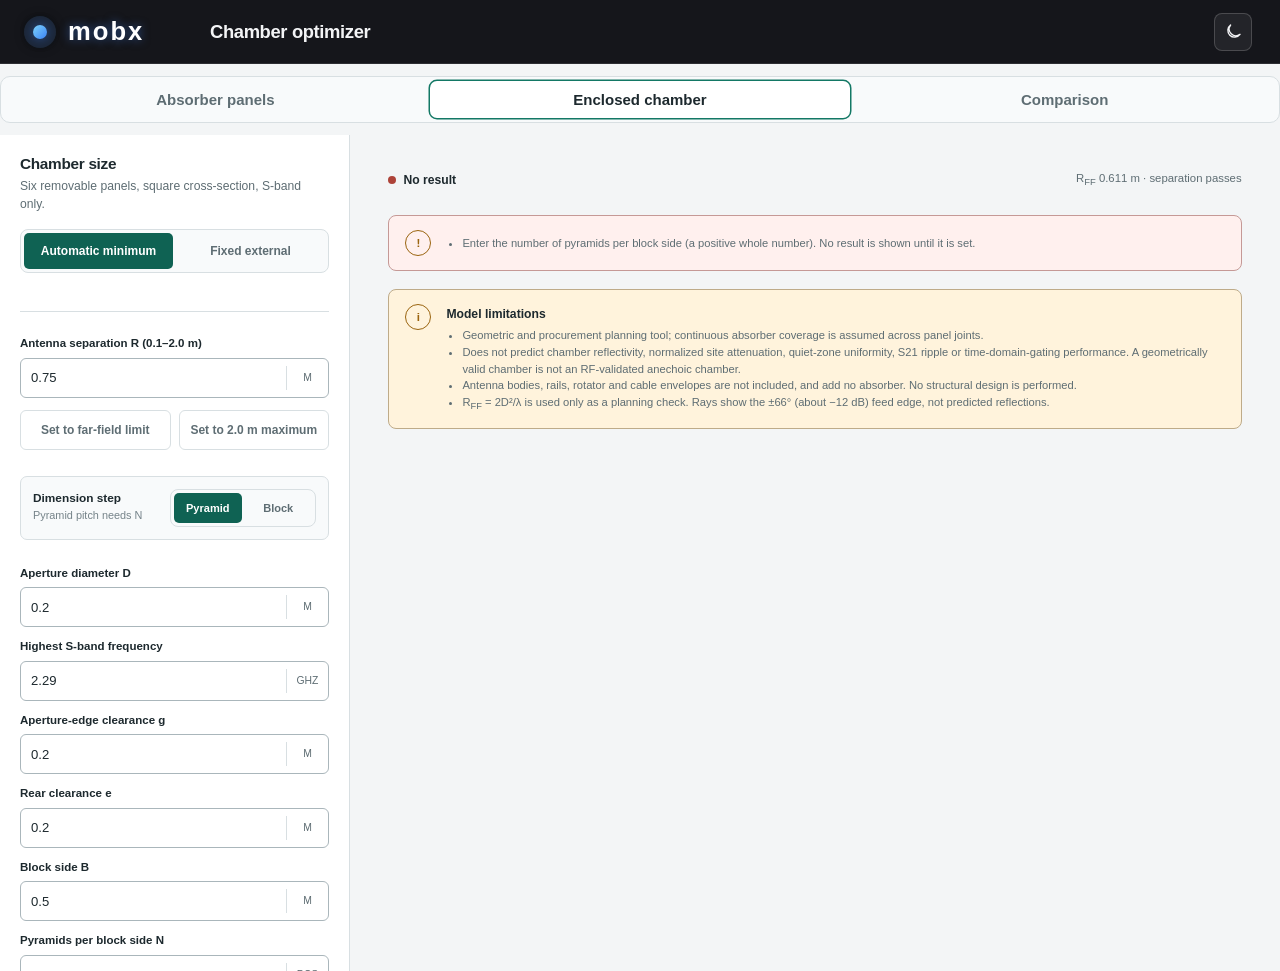
==== commit 9d23184b: "Absorber: tab switch, enclosed-chamber view, longitudinal section" ====
--- a/absorber/index.html
+++ b/absorber/index.html
@@ -14,8 +14,8 @@
       }
     } catch {}
   </script>
-  <link rel="stylesheet" href="./brand.css?v=20261012-3">
-  <link rel="stylesheet" href="./styles.css?v=20261012-3">
+  <link rel="stylesheet" href="./brand.css?v=20261017-1">
+  <link rel="stylesheet" href="./styles.css?v=20261017-1">
 </head>
 <body>
   <div class="page-shell">
@@ -40,6 +40,13 @@
       </button>
     </header>
 
+    <div class="view-tabs" id="tabList" role="tablist" aria-label="Design view">
+      <button id="tab-panels" class="view-tab" role="tab" type="button" data-tab="panels" aria-controls="view-panels" aria-selected="false" tabindex="-1">Absorber panels</button>
+      <button id="tab-chamber" class="view-tab" role="tab" type="button" data-tab="chamber" aria-controls="view-chamber" aria-selected="true">Enclosed chamber</button>
+      <button id="tab-compare" class="view-tab" role="tab" type="button" data-tab="compare" aria-controls="view-compare" aria-selected="false" tabindex="-1">Comparison</button>
+    </div>
+
+    <div id="view-panels" role="tabpanel" aria-labelledby="tab-panels" hidden>
     <main class="app-layout">
       <aside class="control-panel" aria-label="Calculator inputs">
         <section class="control-section objective-section">
@@ -518,9 +525,15 @@
         </footer>
       </section>
     </main>
+    </div>
+    <div id="view-chamber" role="tabpanel" aria-labelledby="tab-chamber"></div>
+    <div id="view-compare" role="tabpanel" aria-labelledby="tab-compare" hidden>
+      <section class="warning-panel"><div class="warning-icon" aria-hidden="true">i</div><div><strong>Comparison not available yet</strong><ul><li>This view is added in a later step.</li></ul></div></section>
+    </div>
   </div>
 
   <noscript>This calculator requires JavaScript to run.</noscript>
-  <script type="module" src="./app.js?v=20261012-3"></script>
+  <script type="module" src="./app.js?v=20261017-1"></script>
+  <script type="module" src="./chamber-ui.js?v=20261017-1"></script>
 </body>
 </html>
--- a/absorber/styles.css
+++ b/absorber/styles.css
@@ -1214,3 +1214,12 @@
     grid-template-columns: 1fr;
   }
 }
+
+/* View tabs and chamber view */
+[hidden]{display:none!important}
+.view-tabs{display:flex;gap:4px;margin:12px 0;padding:4px;border:1px solid var(--line);border-radius:10px;background:var(--panel-2);overflow-x:auto}
+.view-tab{flex:1 1 0;min-width:max-content;padding:10px 16px;border:0;border-radius:7px;background:transparent;color:var(--muted);font:600 15px Inter,Segoe UI,sans-serif;cursor:pointer}
+.view-tab[aria-selected="true"]{background:var(--panel);color:var(--text);box-shadow:0 0 0 1.5px var(--teal)}
+.view-tab:focus-visible{outline:2px solid var(--teal);outline-offset:2px}
+.button-row{display:flex;gap:8px;flex-wrap:wrap}
+.button-row .secondary-button{flex:1 1 150px}
